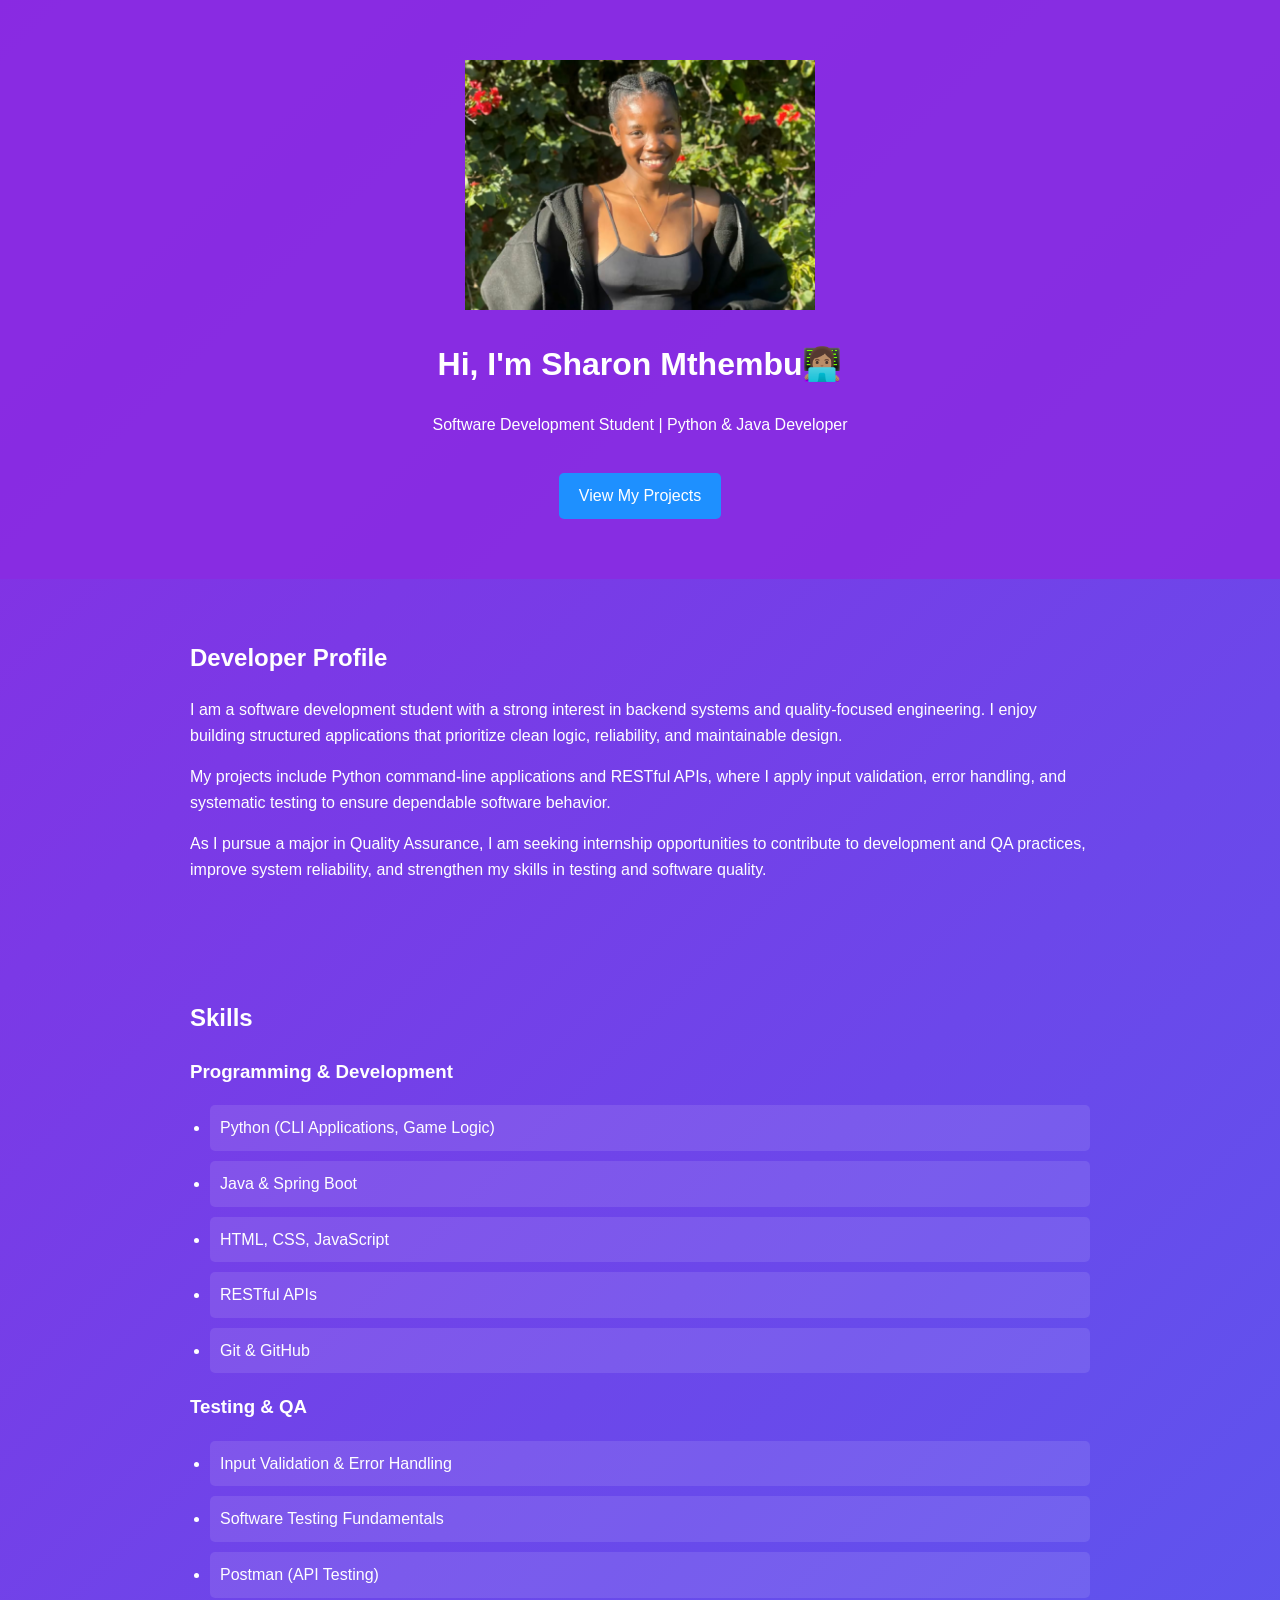
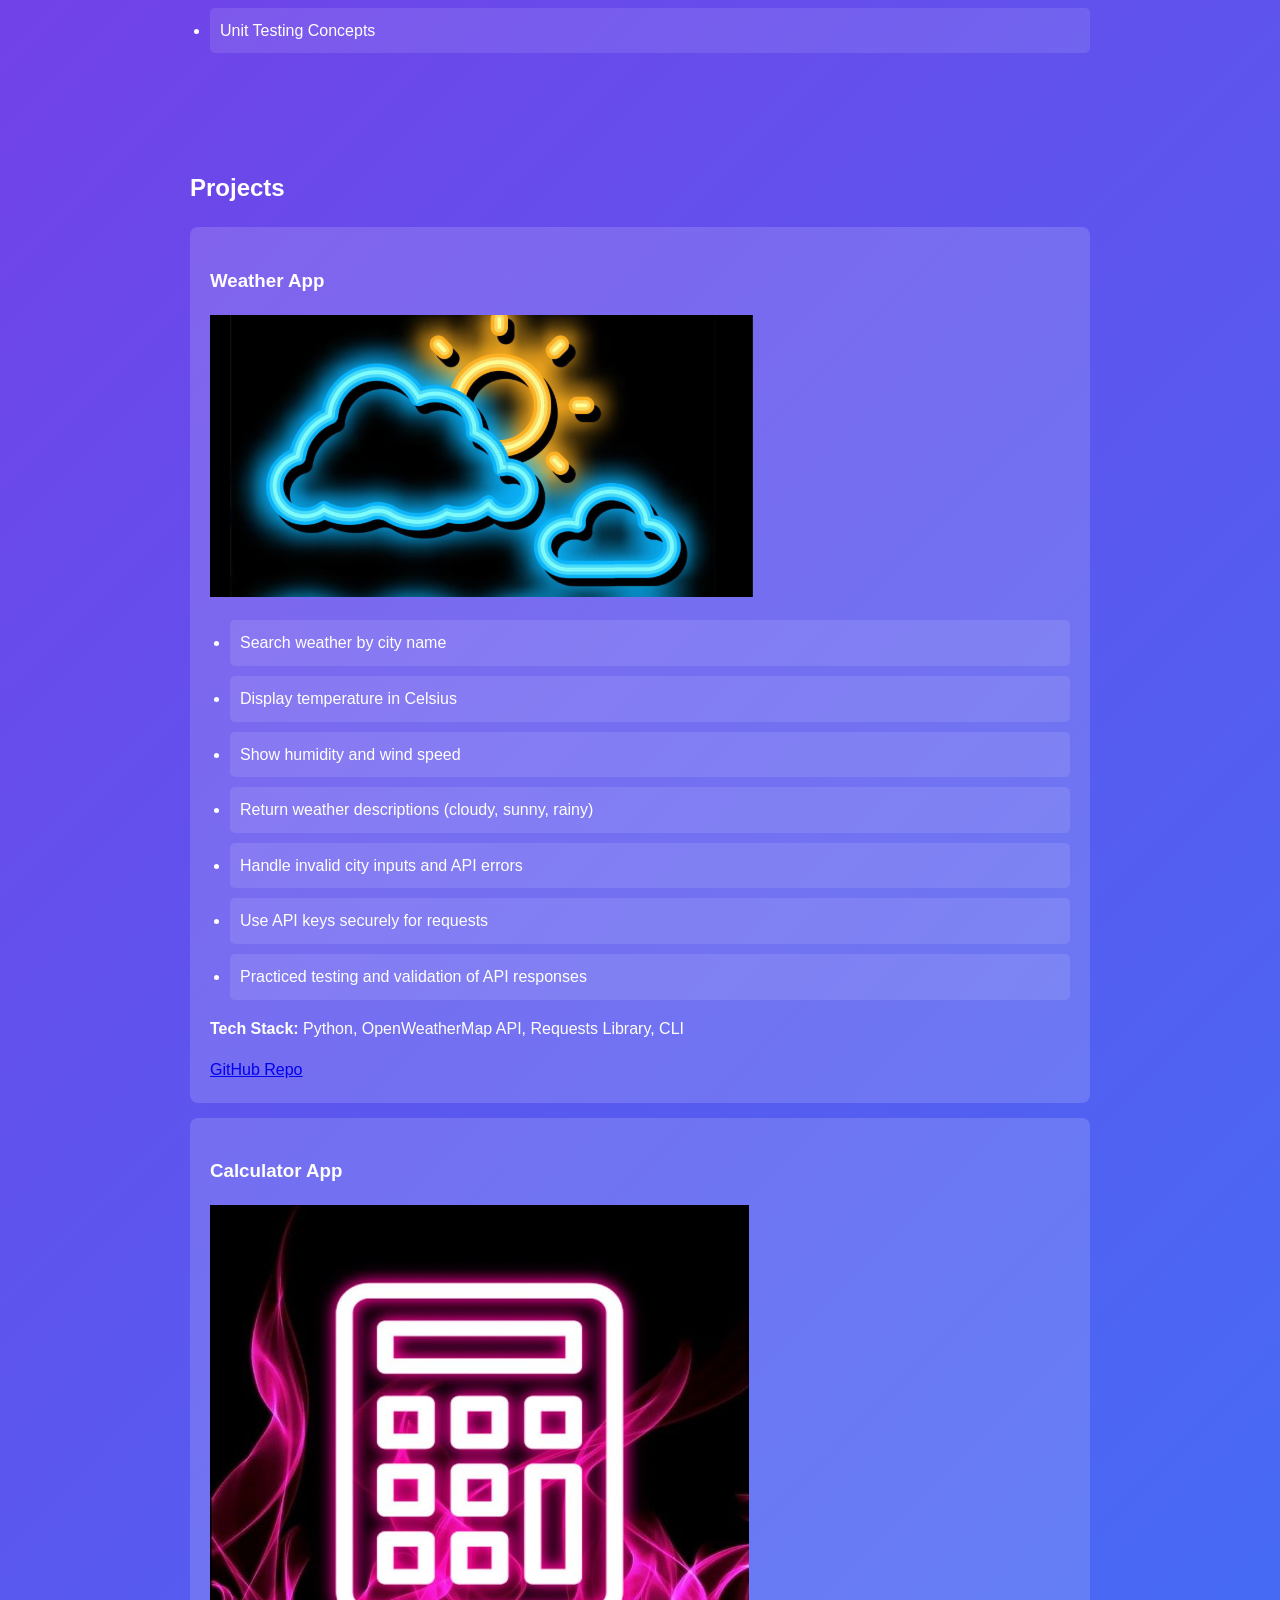
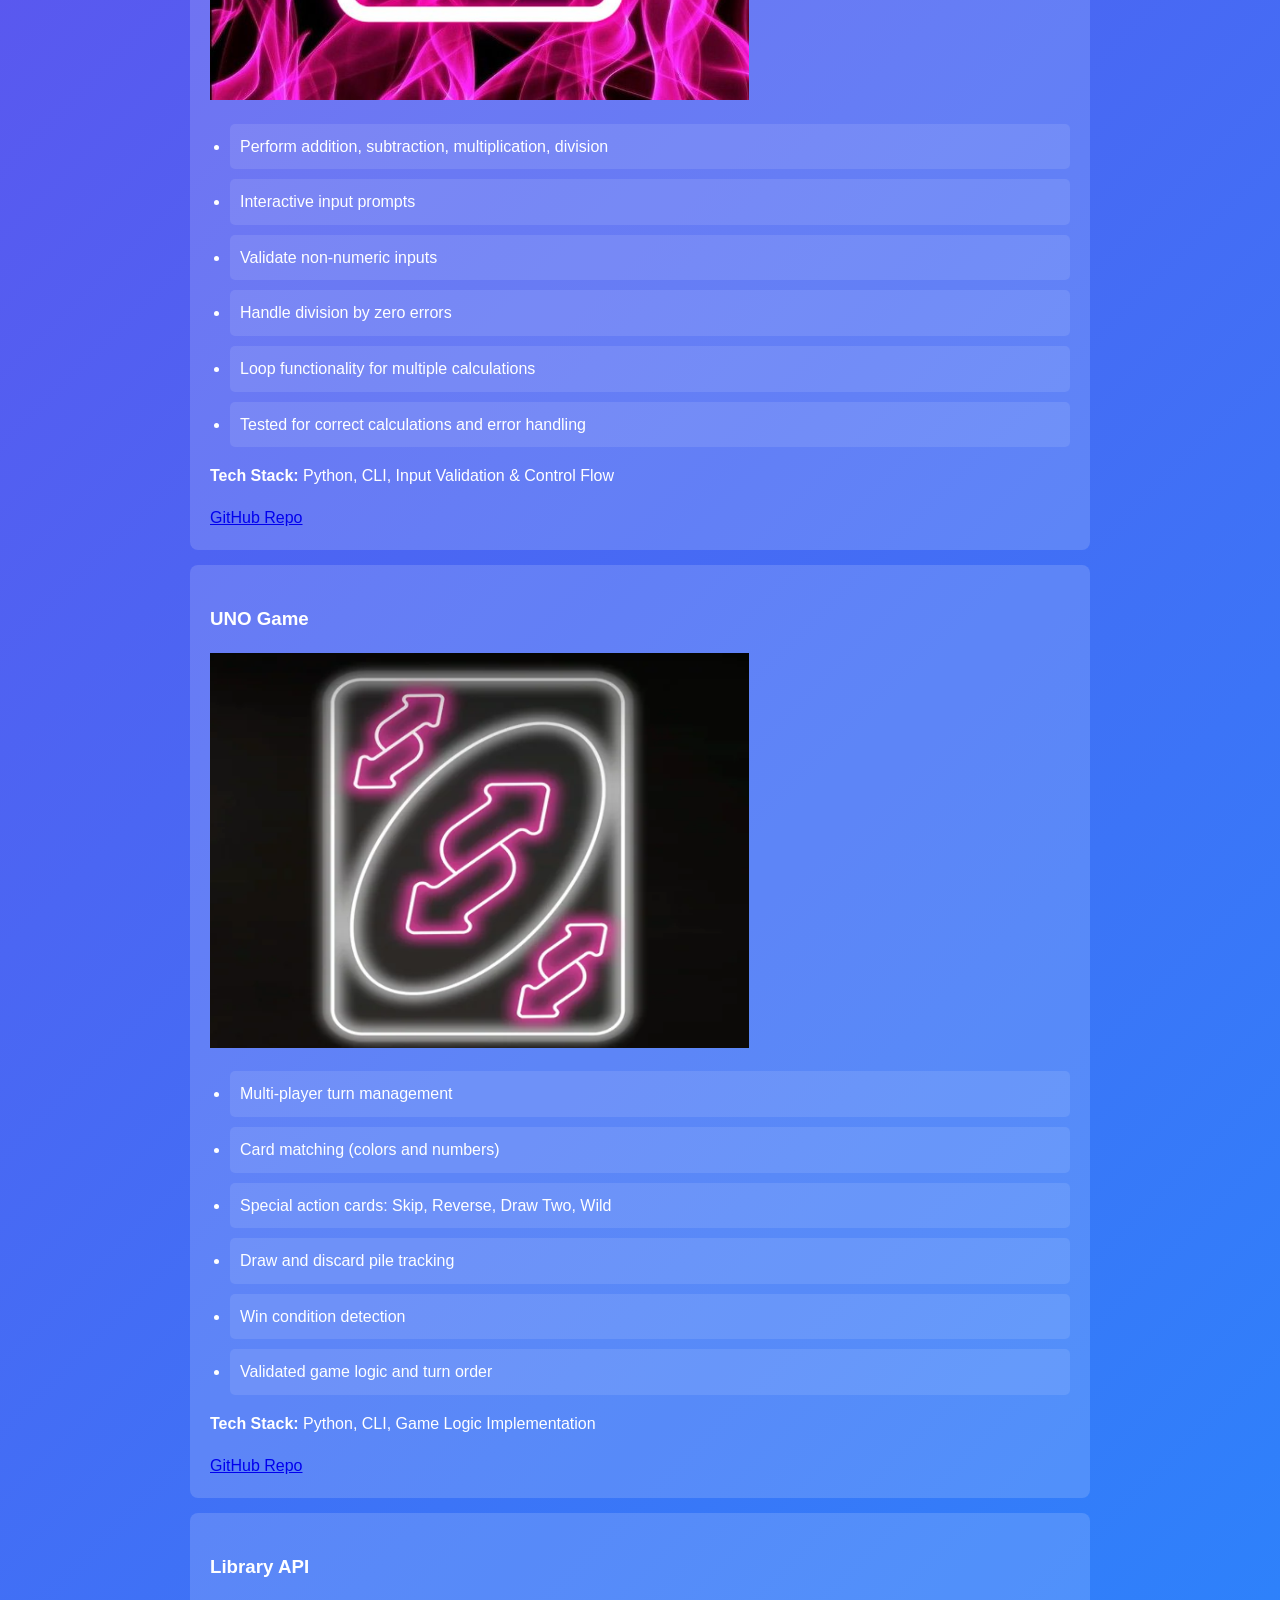
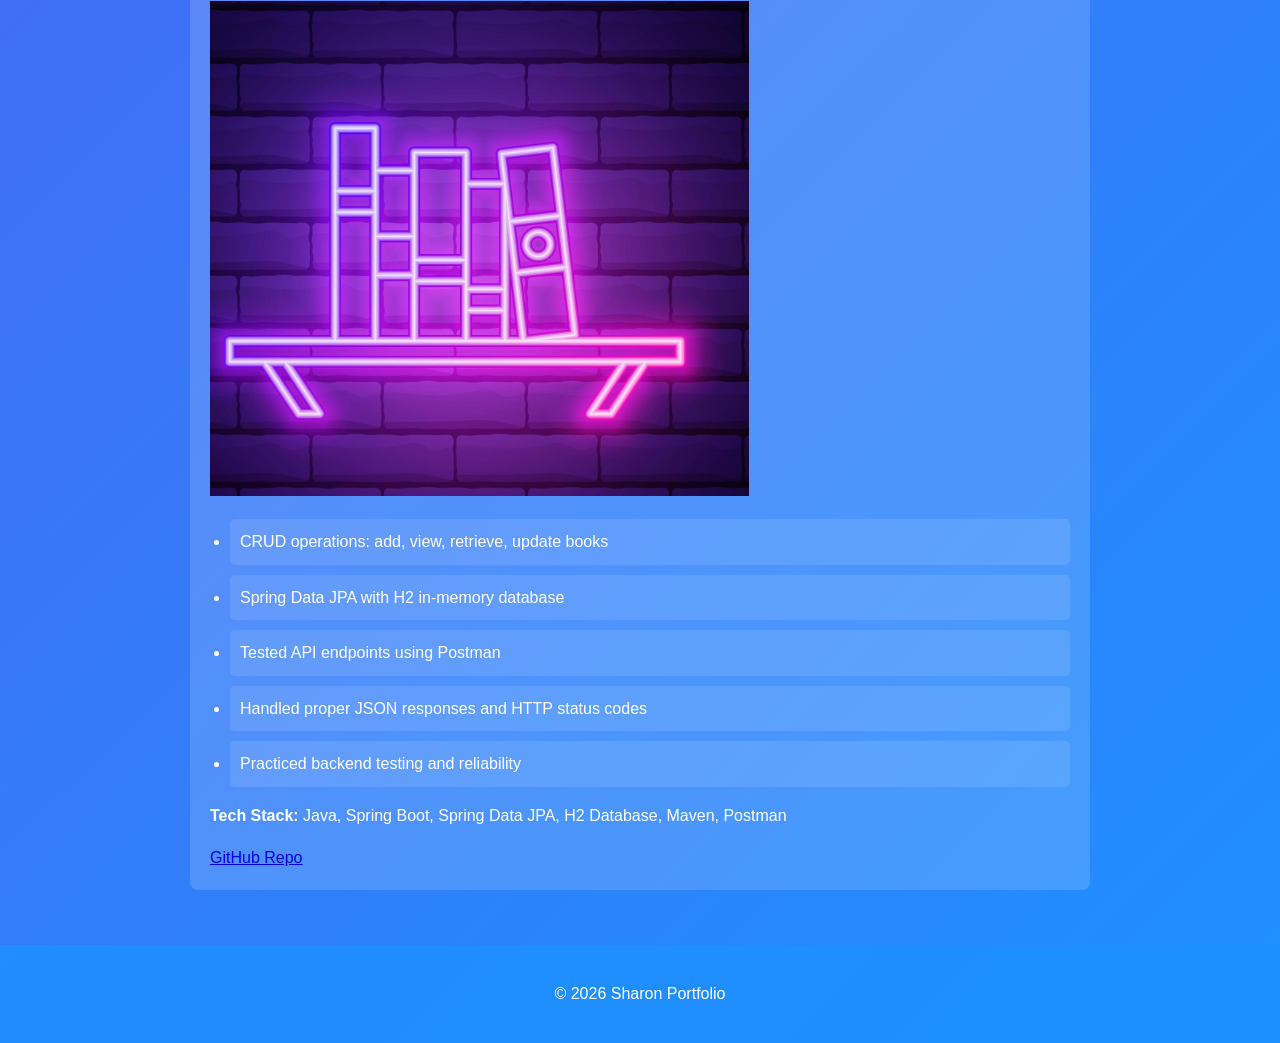
==== portfolio/index.html @ 48562ca2 "ADDED MY PROJECTS" ====
<!DOCTYPE html>
<html lang="en">
<head>
    <meta charset="UTF-8" />
    <meta name="viewport" content="width=device-width, initial-scale=1.0" />
    <title>Sharon Portfolio</title>
    <link rel="stylesheet" href="style.css" />
</head>
<body>

<header>

    <img src="../Images/sharon.jpeg" style="width:350px; height:250px; object-fit:cover;">

    <h1>Hi, I'm Sharon Mthembu👩🏽‍💻</h1>
    <p>Software Development Student | Python & Java Developer</p>
    <a class="btn" href="#projects">View My Projects</a>
</header>

<section id="about">
    <h2>Developer Profile</h2>

        <p>
            I am a software development student with a strong interest in backend systems
            and quality-focused engineering. I enjoy building structured applications
            that prioritize clean logic, reliability, and maintainable design.
        </p>

        <p>
            My projects include Python command-line applications and RESTful APIs,
            where I apply input validation, error handling, and systematic testing
            to ensure dependable software behavior.
        </p>

        <p>
            As I pursue a major in Quality Assurance, I am seeking internship opportunities
            to contribute to development and QA practices, improve system reliability,
            and strengthen my skills in testing and software quality.
        </p>
    </section>

    <section id="skills">
        <h2>Skills</h2>
        <h3>Programming & Development</h3>
        <ul>
            <li>Python (CLI Applications, Game Logic)</li>
            <li>Java & Spring Boot</li>
            <li>HTML, CSS, JavaScript</li>
            <li>RESTful APIs</li>
            <li>Git & GitHub</li>
        </ul>

        <h3>Testing & QA</h3>
        <ul>
            <li>Input Validation & Error Handling</li>
            <li>Software Testing Fundamentals</li>
            <li>Postman (API Testing)</li>
            <li>Unit Testing Concepts</li>
        </ul>
    </section>

    <section id="projects">
        <h2>Projects</h2>

        <div class="project-card">
            <h3>Weather App</h3>
            <img src="../Images/weather.png" alt="Weather App Screenshot" height="282" width="543"/>
            <ul>
                <li>Search weather by city name</li>
                <li>Display temperature in Celsius</li>
                <li>Show humidity and wind speed</li>
                <li>Return weather descriptions (cloudy, sunny, rainy)</li>
                <li>Handle invalid city inputs and API errors</li>
                <li>Use API keys securely for requests</li>
                <li>Practiced testing and validation of API responses</li>
            </ul>
            <p><strong>Tech Stack:</strong> Python, OpenWeatherMap API, Requests Library, CLI</p>
            <a href="https://github.com/shaz1410/weather-app.git" target="_blank">GitHub Repo</a>
        </div>

        <div class="project-card">
            <h3>Calculator App</h3>

            <img src="../Images/Neon pink calculator icon.jpeg" height="495" width="539"/>
            <ul>
                <li>Perform addition, subtraction, multiplication, division</li>
                <li>Interactive input prompts</li>
                <li>Validate non-numeric inputs</li>
                <li>Handle division by zero errors</li>
                <li>Loop functionality for multiple calculations</li>
                <li>Tested for correct calculations and error handling</li>
            </ul>
            <p><strong>Tech Stack:</strong> Python, CLI, Input Validation & Control Flow</p>
            <a href="https://github.com/shaz1410/Calculator-.git" target="_blank">GitHub Repo</a>
        </div>

        <div class="project-card">
            <h3>UNO Game</h3>

            <img src="../Images/Screenshot from 2026-02-24 13-30-54.png" height="395" width="539"/>

            <ul>
                <li>Multi-player turn management</li>
                <li>Card matching (colors and numbers)</li>
                <li>Special action cards: Skip, Reverse, Draw Two, Wild</li>
                <li>Draw and discard pile tracking</li>
                <li>Win condition detection</li>
                <li>Validated game logic and turn order</li>
            </ul>
            <p><strong>Tech Stack:</strong> Python, CLI, Game Logic Implementation</p>
            <a href="https://github.com/shaz1410/uno.git" target="_blank">GitHub Repo</a>
        </div>

        <div class="project-card">
            <h3>Library API</h3>
            <img src="../Images/library.png" alt="Library API Screenshot" height="495" width="539"/>
            <ul>
                <li>CRUD operations: add, view, retrieve, update books</li>
                <li>Spring Data JPA with H2 in-memory database</li>
                <li>Tested API endpoints using Postman</li>
                <li>Handled proper JSON responses and HTTP status codes</li>
                <li>Practiced backend testing and reliability</li>
            </ul>
            <p><strong>Tech Stack:</strong> Java, Spring Boot, Spring Data JPA, H2 Database, Maven, Postman</p>
            <a href="https://github.com/shaz1410/library-api.git" target="_blank">GitHub Repo</a>
        </div>
    </section>

<footer>
    <p>© 2026 Sharon Portfolio</p>
</footer>

</body>
</html>
---- portfolio/style.css ----
body {
  font-family: Arial, sans-serif;
  margin: 0;
  padding: 0;
  line-height: 1.6;
  background: linear-gradient(135deg, #8A2BE2, #1E90FF); /* violet to blue gradient */
  color: #FFFFFF; /* text color changed for contrast */
}

header {
  background: rgba(138, 43, 226, 0.85); /* semi-transparent violet */
  color: white;
  padding: 60px 20px;
  text-align: center;
}

.btn {
  display: inline-block;
  margin-top: 20px;
  padding: 10px 20px;
  background: #1E90FF; /* blue button */
  color: white;
  text-decoration: none;
  border-radius: 5px;
  transition: background 0.3s ease;
}

.btn:hover {
  background: #8A2BE2; /* violet on hover */
}

section {
  padding: 40px 20px;
  max-width: 900px;
  margin: auto;
}

h2 {
  color: #FFFFFF; /* headers in white for readability */
}

ul {
    list-style-type: disc;
    padding-left: 20px;
}

ul li {
  background: rgba(255, 255, 255, 0.1); /* slightly transparent white */
  margin: 10px 0;
  padding: 10px;
  border-radius: 5px;
}

.project-card {
  background: rgba(255, 255, 255, 0.15); /* slightly transparent card */
  padding: 20px;
  margin: 15px 0;
  border-radius: 8px;
}

footer {
  text-align: center;
  padding: 20px;
  background: rgba(30, 144, 255, 0.85); /* semi-transparent blue */
  color: white;
}
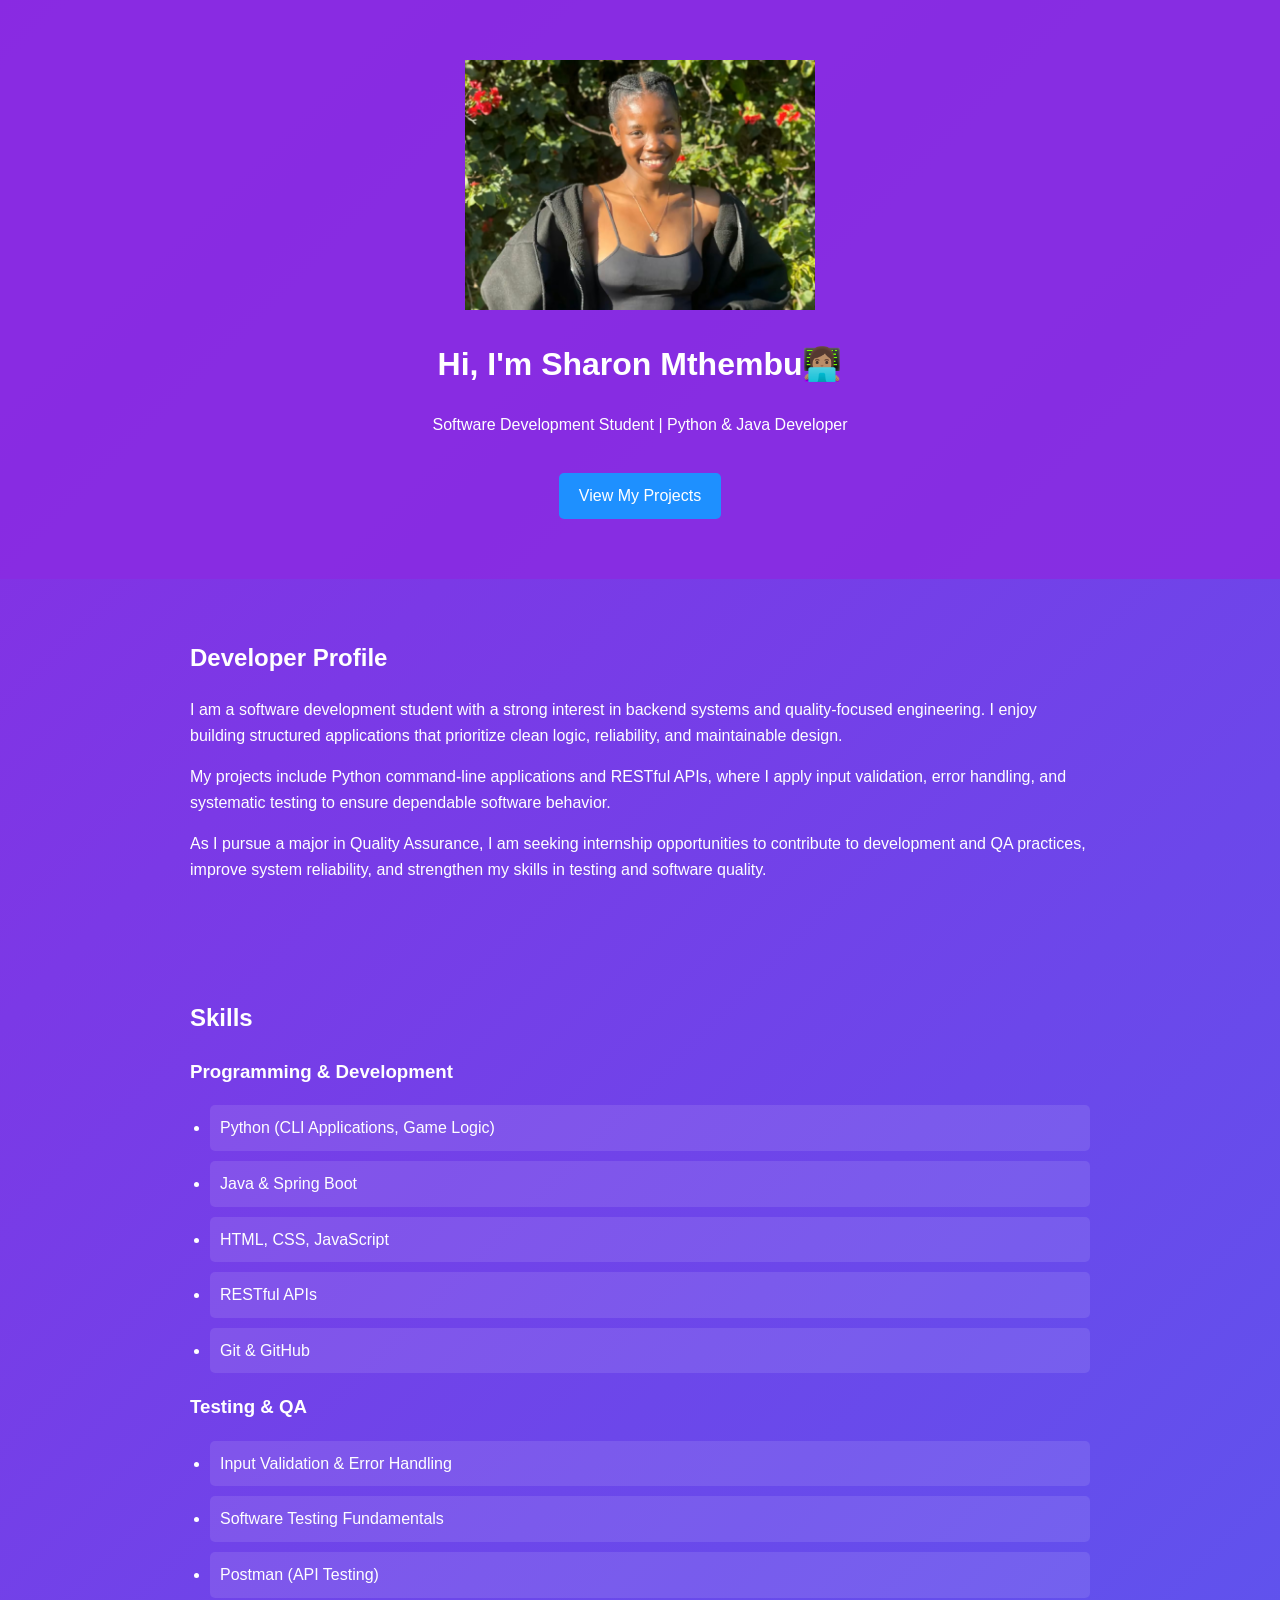
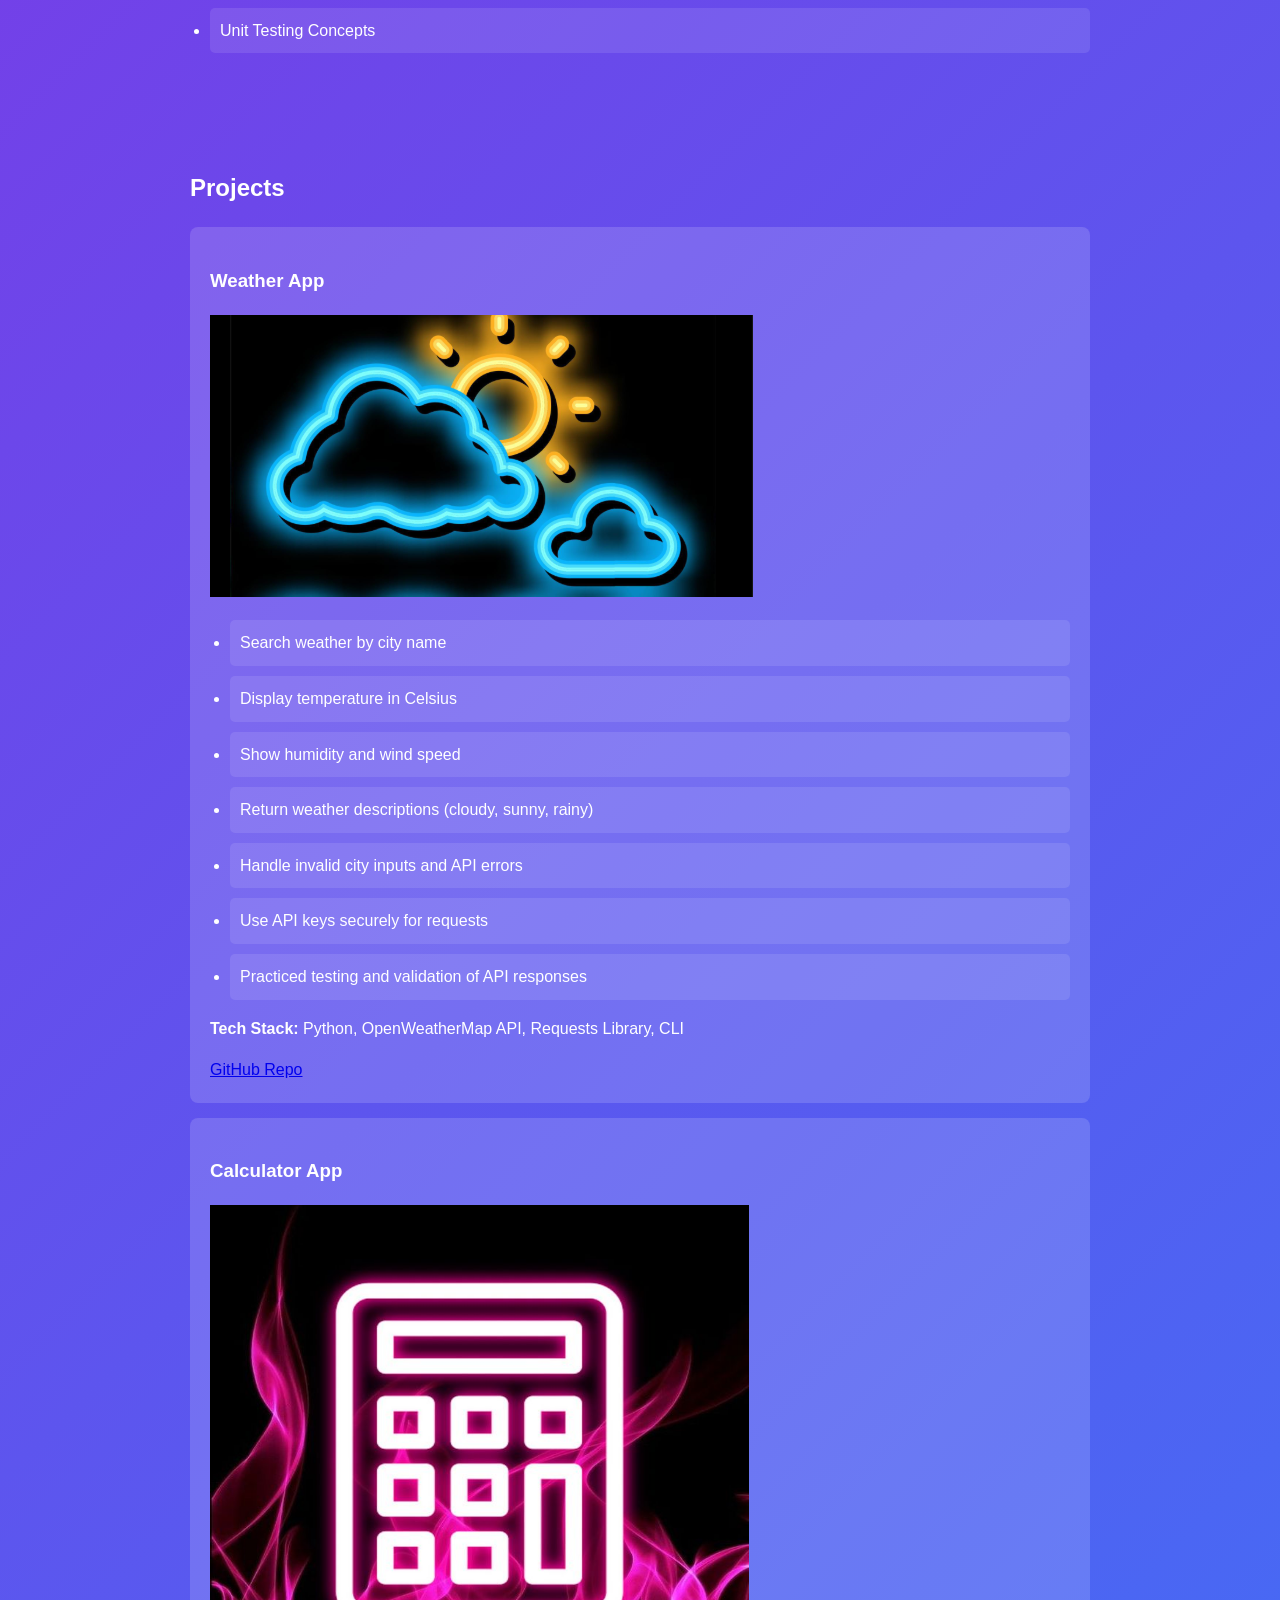
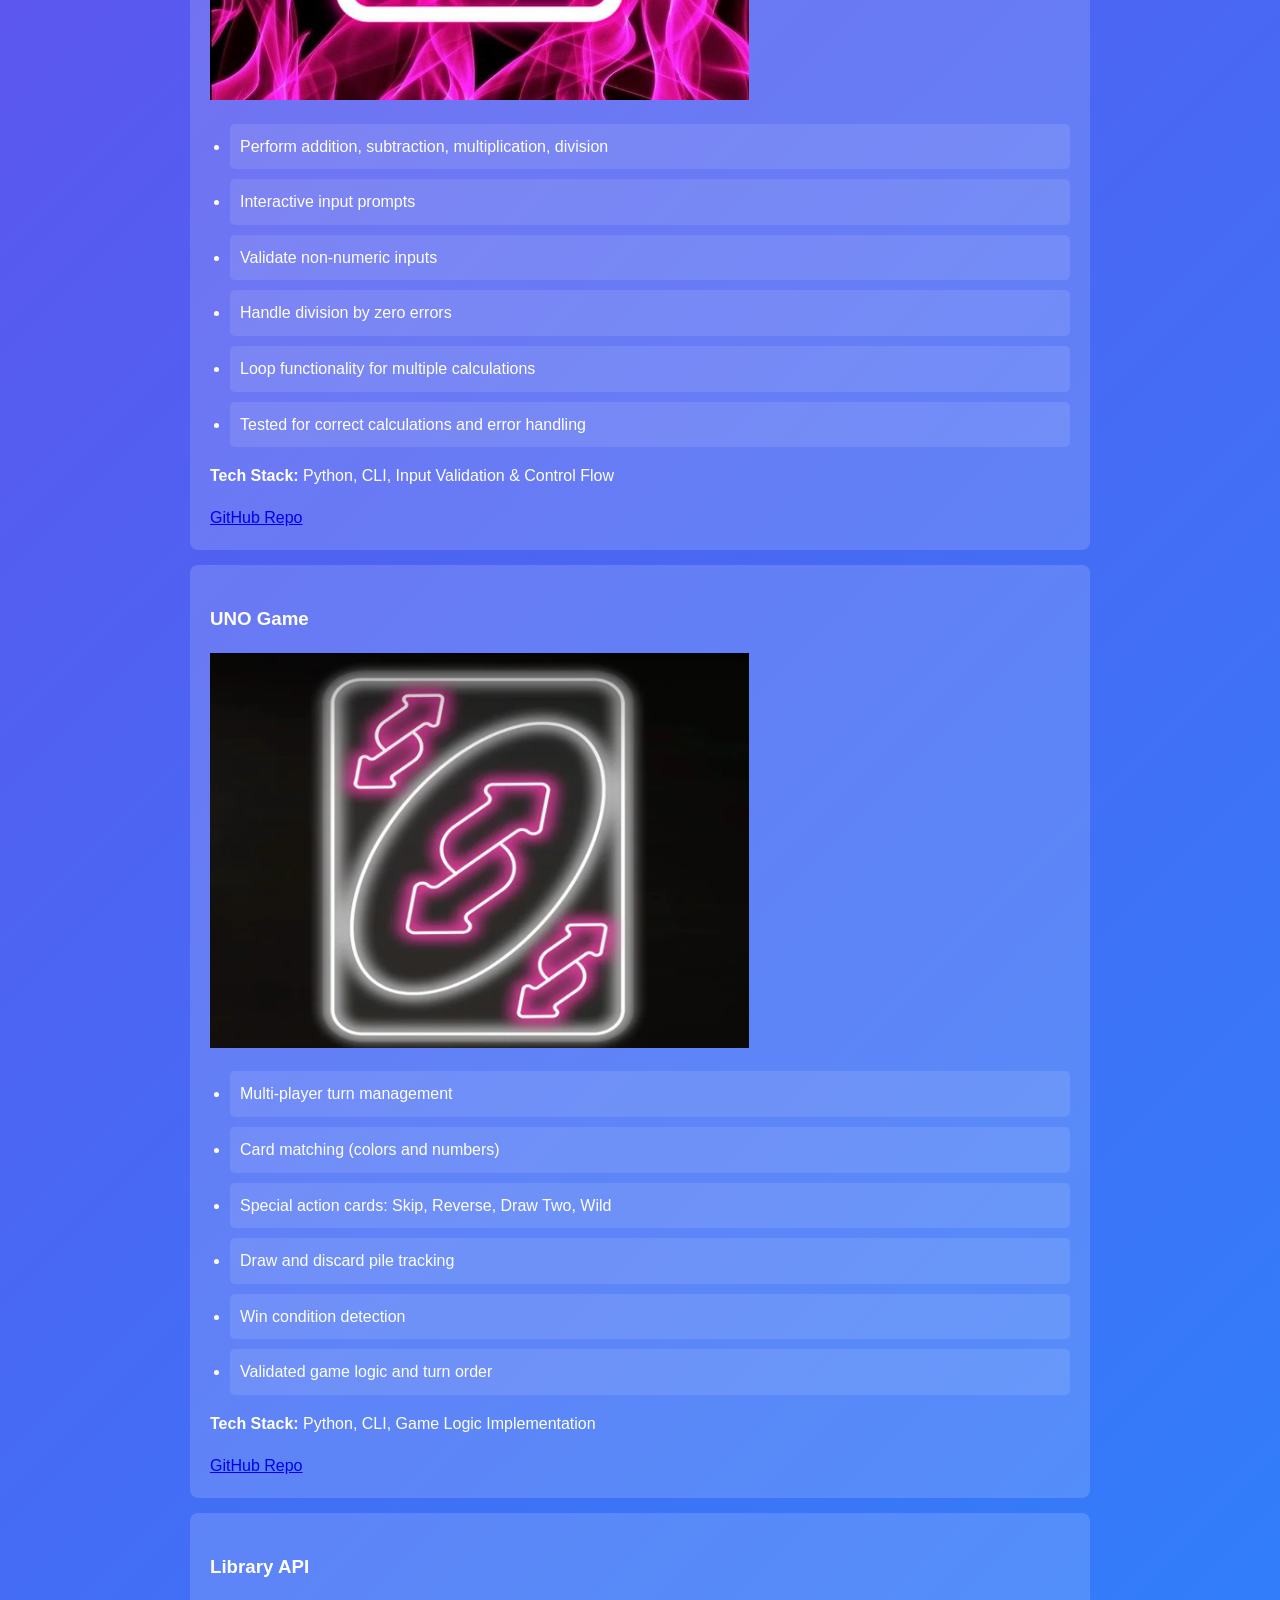
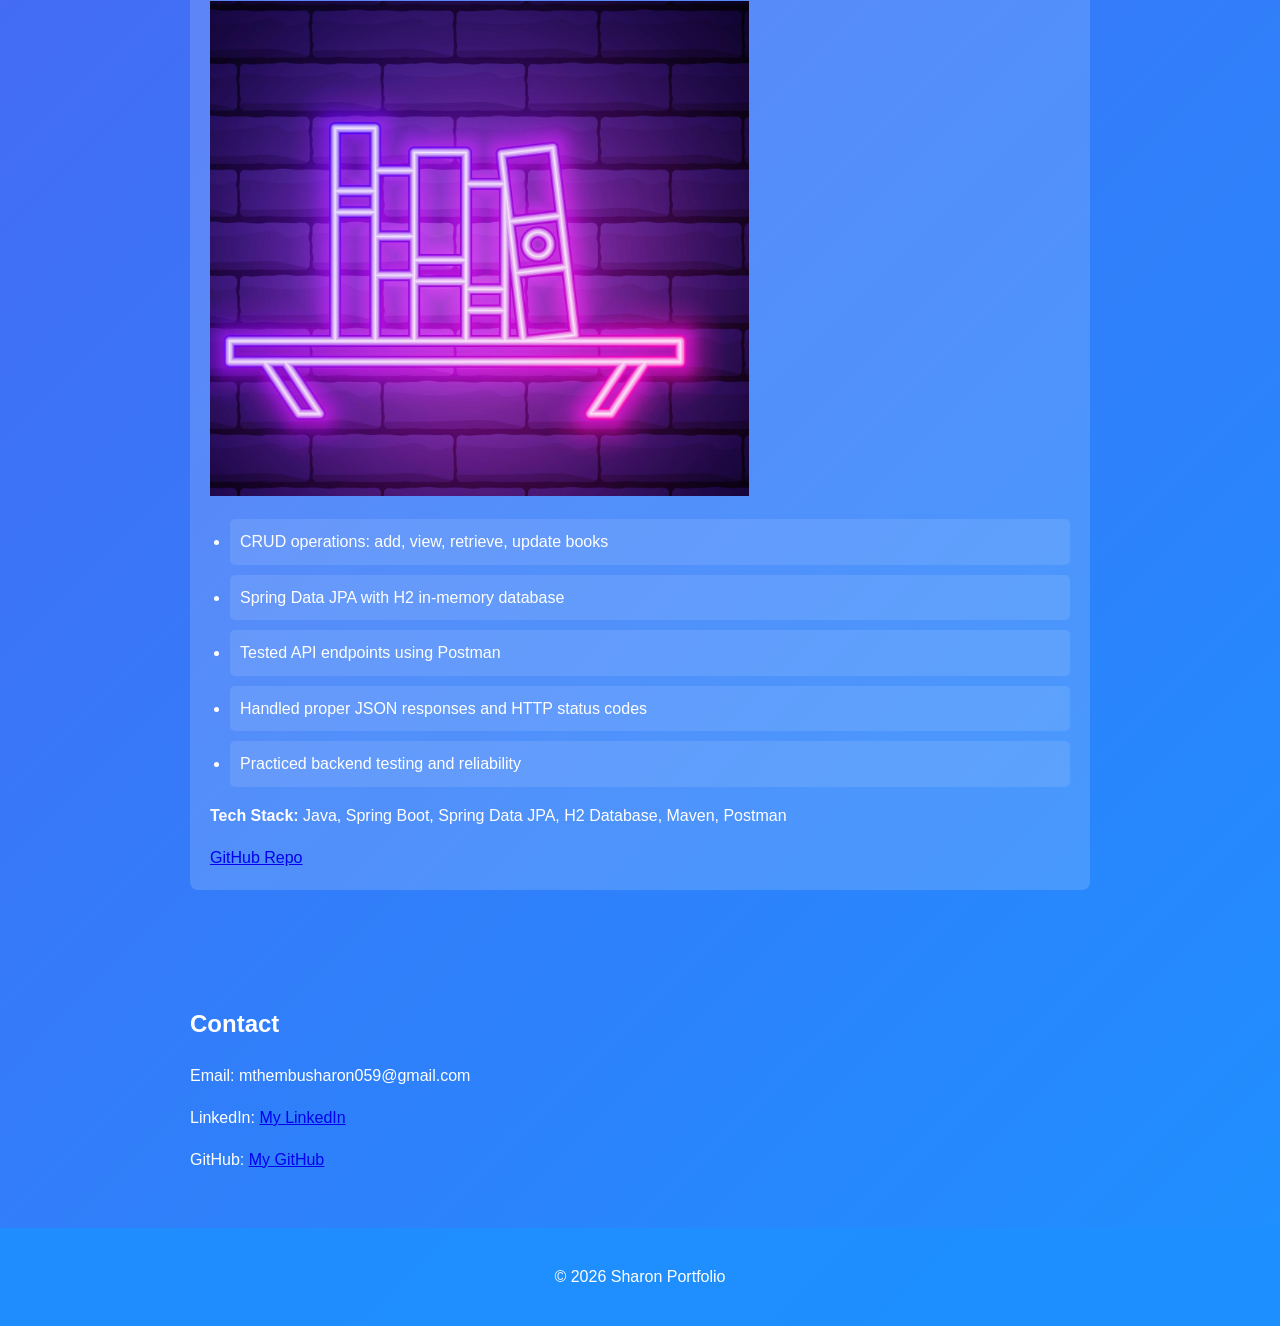
==== commit cfdd2f88: "ADDED CONTACT DETAILS" ====
--- a/portfolio/index.html
+++ b/portfolio/index.html
@@ -126,6 +126,13 @@
         </div>
     </section>
 
+<section id="contact">
+    <h2>Contact</h2>
+    <p>Email: mthembusharon059@gmail.com</p>
+    <p> LinkedIn: <a href="https://linkedin.com/in/sharon-mthembu-087051357" target="_blank">My LinkedIn</a>
+    <p> GitHub: <a href="https://github.com/shaz1410" target="_blank">My GitHub</a> </p>
+</section>
+
 <footer>
     <p>© 2026 Sharon Portfolio</p>
 </footer>
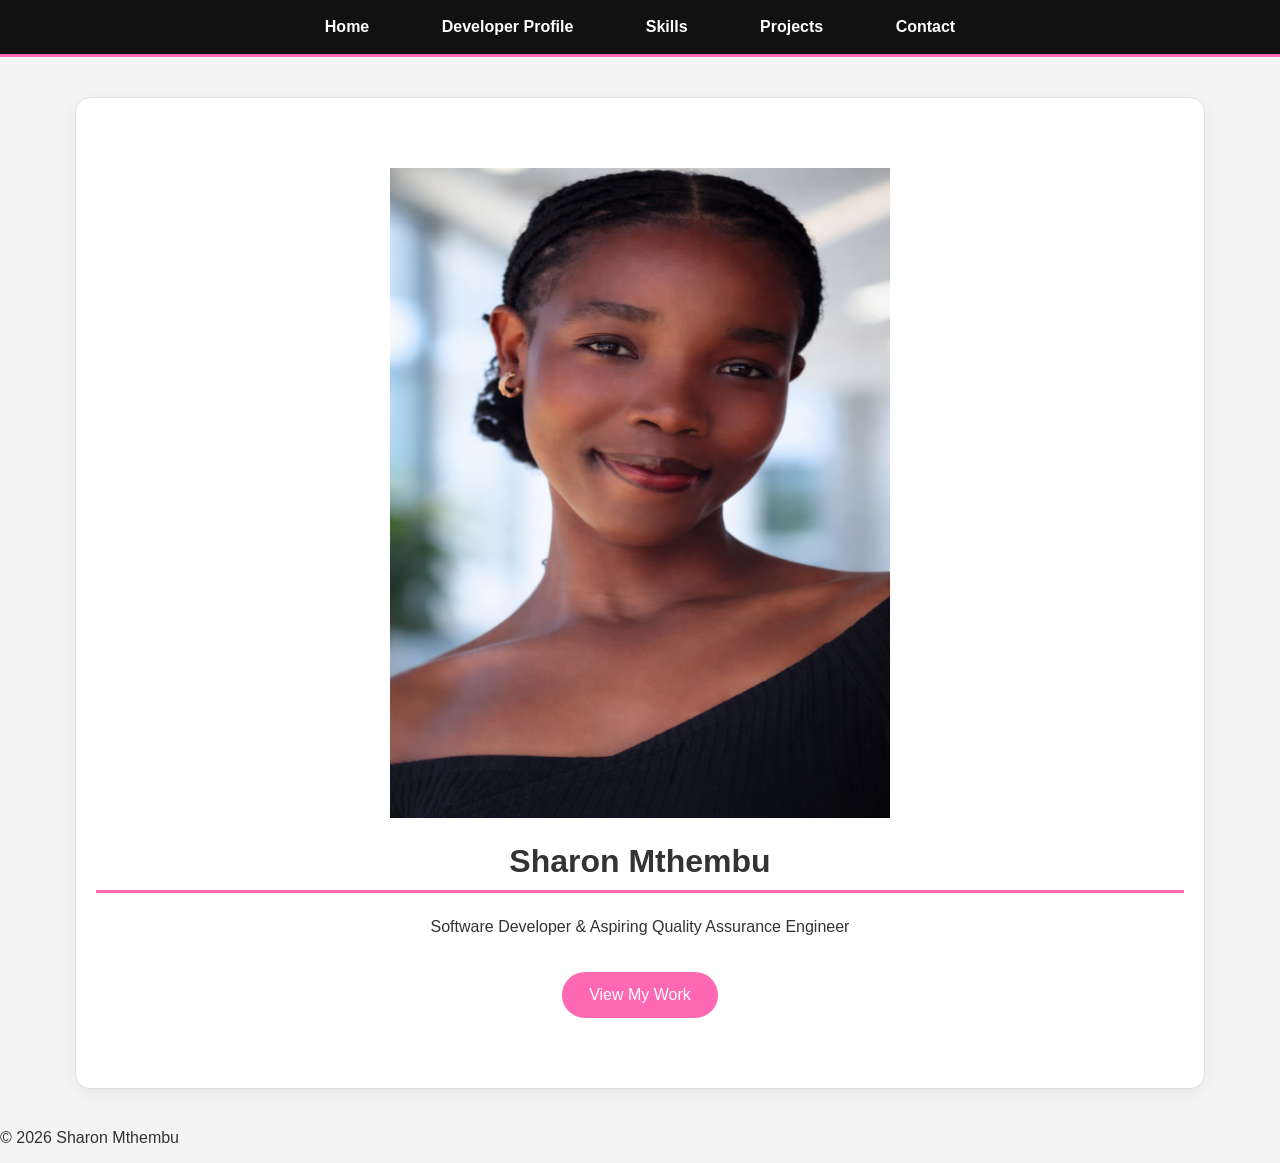
==== commit 250ac971: "UPDATED CSS & ADDED NEW HTML FILES" ====
--- a/portfolio/index.html
+++ b/portfolio/index.html
@@ -1,141 +1,31 @@
 <!DOCTYPE html>
 <html lang="en">
 <head>
-    <meta charset="UTF-8" />
-    <meta name="viewport" content="width=device-width, initial-scale=1.0" />
-    <title>Sharon Portfolio</title>
-    <link rel="stylesheet" href="style.css" />
+    <meta charset="UTF-8">
+    <title>Sharon Mthembu | Portfolio</title>
+    <link rel="stylesheet" href="style.css">
 </head>
 <body>
 
-<header>
+<nav>
+    <a href="index.html">Home</a>
+    <a href="about.html">Developer Profile</a>
+    <a href="skills.html">Skills</a>
+    <a href="projects.html">Projects</a>
+    <a href="contact.html">Contact</a>
+</nav>
 
-    <img src="../Images/sharon.jpeg" style="width:350px; height:250px; object-fit:cover;">
+<header class="home-header">
 
-    <h1>Hi, I'm Sharon Mthembu👩🏽‍💻</h1>
-    <p>Software Development Student | Python & Java Developer</p>
-    <a class="btn" href="#projects">View My Projects</a>
+    <img src="../Images/shaz.png" height="650" width="500"/>
+    <h1>Sharon Mthembu</h1>
+    <p>Software Developer & Aspiring Quality Assurance Engineer</p>
+    <a class="btn" href="projects.html">View My Work</a>
 </header>
 
-<section id="about">
-    <h2>Developer Profile</h2>
-
-        <p>
-            I am a software development student with a strong interest in backend systems
-            and quality-focused engineering. I enjoy building structured applications
-            that prioritize clean logic, reliability, and maintainable design.
-        </p>
-
-        <p>
-            My projects include Python command-line applications and RESTful APIs,
-            where I apply input validation, error handling, and systematic testing
-            to ensure dependable software behavior.
-        </p>
-
-        <p>
-            As I pursue a major in Quality Assurance, I am seeking internship opportunities
-            to contribute to development and QA practices, improve system reliability,
-            and strengthen my skills in testing and software quality.
-        </p>
-    </section>
-
-    <section id="skills">
-        <h2>Skills</h2>
-        <h3>Programming & Development</h3>
-        <ul>
-            <li>Python (CLI Applications, Game Logic)</li>
-            <li>Java & Spring Boot</li>
-            <li>HTML, CSS, JavaScript</li>
-            <li>RESTful APIs</li>
-            <li>Git & GitHub</li>
-        </ul>
-
-        <h3>Testing & QA</h3>
-        <ul>
-            <li>Input Validation & Error Handling</li>
-            <li>Software Testing Fundamentals</li>
-            <li>Postman (API Testing)</li>
-            <li>Unit Testing Concepts</li>
-        </ul>
-    </section>
-
-    <section id="projects">
-        <h2>Projects</h2>
-
-        <div class="project-card">
-            <h3>Weather App</h3>
-            <img src="../Images/weather.png" alt="Weather App Screenshot" height="282" width="543"/>
-            <ul>
-                <li>Search weather by city name</li>
-                <li>Display temperature in Celsius</li>
-                <li>Show humidity and wind speed</li>
-                <li>Return weather descriptions (cloudy, sunny, rainy)</li>
-                <li>Handle invalid city inputs and API errors</li>
-                <li>Use API keys securely for requests</li>
-                <li>Practiced testing and validation of API responses</li>
-            </ul>
-            <p><strong>Tech Stack:</strong> Python, OpenWeatherMap API, Requests Library, CLI</p>
-            <a href="https://github.com/shaz1410/weather-app.git" target="_blank">GitHub Repo</a>
-        </div>
-
-        <div class="project-card">
-            <h3>Calculator App</h3>
-
-            <img src="../Images/Neon pink calculator icon.jpeg" height="495" width="539"/>
-            <ul>
-                <li>Perform addition, subtraction, multiplication, division</li>
-                <li>Interactive input prompts</li>
-                <li>Validate non-numeric inputs</li>
-                <li>Handle division by zero errors</li>
-                <li>Loop functionality for multiple calculations</li>
-                <li>Tested for correct calculations and error handling</li>
-            </ul>
-            <p><strong>Tech Stack:</strong> Python, CLI, Input Validation & Control Flow</p>
-            <a href="https://github.com/shaz1410/Calculator-.git" target="_blank">GitHub Repo</a>
-        </div>
-
-        <div class="project-card">
-            <h3>UNO Game</h3>
-
-            <img src="../Images/Screenshot from 2026-02-24 13-30-54.png" height="395" width="539"/>
-
-            <ul>
-                <li>Multi-player turn management</li>
-                <li>Card matching (colors and numbers)</li>
-                <li>Special action cards: Skip, Reverse, Draw Two, Wild</li>
-                <li>Draw and discard pile tracking</li>
-                <li>Win condition detection</li>
-                <li>Validated game logic and turn order</li>
-            </ul>
-            <p><strong>Tech Stack:</strong> Python, CLI, Game Logic Implementation</p>
-            <a href="https://github.com/shaz1410/uno.git" target="_blank">GitHub Repo</a>
-        </div>
-
-        <div class="project-card">
-            <h3>Library API</h3>
-            <img src="../Images/library.png" alt="Library API Screenshot" height="495" width="539"/>
-            <ul>
-                <li>CRUD operations: add, view, retrieve, update books</li>
-                <li>Spring Data JPA with H2 in-memory database</li>
-                <li>Tested API endpoints using Postman</li>
-                <li>Handled proper JSON responses and HTTP status codes</li>
-                <li>Practiced backend testing and reliability</li>
-            </ul>
-            <p><strong>Tech Stack:</strong> Java, Spring Boot, Spring Data JPA, H2 Database, Maven, Postman</p>
-            <a href="https://github.com/shaz1410/library-api.git" target="_blank">GitHub Repo</a>
-        </div>
-    </section>
-
-<section id="contact">
-    <h2>Contact</h2>
-    <p>Email: mthembusharon059@gmail.com</p>
-    <p> LinkedIn: <a href="https://linkedin.com/in/sharon-mthembu-087051357" target="_blank">My LinkedIn</a>
-    <p> GitHub: <a href="https://github.com/shaz1410" target="_blank">My GitHub</a> </p>
-</section>
-
 <footer>
-    <p>© 2026 Sharon Portfolio</p>
+    <p>© 2026 Sharon Mthembu</p>
 </footer>
 
 </body>
-</html>
+</html>
--- a/portfolio/style.css
+++ b/portfolio/style.css
@@ -1,66 +1,114 @@
 body {
-  font-family: Arial, sans-serif;
-  margin: 0;
-  padding: 0;
-  line-height: 1.6;
-  background: linear-gradient(135deg, #8A2BE2, #1E90FF); /* violet to blue gradient */
-  color: #FFFFFF; /* text color changed for contrast */
+    font-family: 'Segoe UI', Arial, sans-serif;
+    margin: 0;
+    background: #f4f4f4;
+    color: #333;
 }
 
-header {
-  background: rgba(138, 43, 226, 0.85); /* semi-transparent violet */
-  color: white;
-  padding: 60px 20px;
-  text-align: center;
+/* ================= NAVIGATION ================= */
+
+nav {
+    background: #111;
+    padding: 18px;
+    text-align: center;
+    border-bottom: 3px solid #ff69b4;
 }
 
+nav a {
+    color: white;
+    text-decoration: none;
+    margin: 0 18px;
+    font-weight: 600;
+    padding: 8px 15px;
+    border: 1px solid transparent;
+    border-radius: 20px;
+    transition: 0.3s ease;
+}
+
+nav a:hover {
+    color: white;
+    background: #ff69b4;
+    border: 1px solid #ff69b4;
+}
+
+/* ================= HEADER ================= */
+
+.home-header {
+    text-align: center;
+    padding: 70px 20px;
+    background: white;
+    margin: 40px auto;
+    width: 85%;
+    border-radius: 15px;
+    border: 1px solid #e0e0e0;
+    box-shadow: 0 5px 15px rgba(0, 0, 0, 0.05);
+}
+
+.home-header h1 {
+     display: block;        /* ensures it takes full width */
+     border-bottom: 3px solid #ff69b4;
+     padding-bottom: 10px;
+     margin-bottom: 25px;   /* space between name and image */
+     text-align: center;    /* optional, centers the name */
+ }
+}
+
+/* ================= PROFILE IMAGE ================= */
+
+.profile-img {
+    width: 200px;
+    height: 200px;
+    border-radius: 50%;
+    object-fit: cover;
+    border: 4px solid #ff69b4;
+    padding: 4px;
+    background: white;
+}
+
+/* ================= BUTTON ================= */
+
 .btn {
-  display: inline-block;
-  margin-top: 20px;
-  padding: 10px 20px;
-  background: #1E90FF; /* blue button */
-  color: white;
-  text-decoration: none;
-  border-radius: 5px;
-  transition: background 0.3s ease;
+    display: inline-block;
+    padding: 12px 25px;
+    background: #ff69b4;
+    color: white;
+    text-decoration: none;
+    border-radius: 30px;
+    margin-top: 20px;
+    border: 2px solid #ff69b4;
+    transition: 0.3s ease;
 }
 
 .btn:hover {
-  background: #8A2BE2; /* violet on hover */
+    background: white;
+    color: #ff69b4;
 }
 
-section {
-  padding: 40px 20px;
-  max-width: 900px;
-  margin: auto;
+/* ================= CONTENT SECTION ================= */
+
+.content {
+    max-width: 900px;
+    margin: 40px auto;
+    padding: 30px;
+    background: white;
+    border-radius: 15px;
+    border: 1px solid #e0e0e0;
+    box-shadow: 0 4px 12px rgba(0, 0, 0, 0.05);
 }
 
-h2 {
-  color: #FFFFFF; /* headers in white for readability */
+/* ================= PROJECT CARDS ================= */
+
+.project-card {
+    background: #fafafa;
+    padding: 25px;
+    margin-bottom: 25px;
+    border-radius: 12px;
+    border: 1px solid #ddd;
+    transition: 0.3s ease;
 }
 
-ul {
-    list-style-type: disc;
-    padding-left: 20px;
-}
-
-ul li {
-  background: rgba(255, 255, 255, 0.1); /* slightly transparent white */
-  margin: 10px 0;
-  padding: 10px;
-  border-radius: 5px;
-}
-
-.project-card {
-  background: rgba(255, 255, 255, 0.15); /* slightly transparent card */
-  padding: 20px;
-  margin: 15px 0;
-  border-radius: 8px;
-}
-
-footer {
-  text-align: center;
-  padding: 20px;
-  background: rgba(30, 144, 255, 0.85); /* semi-transparent blue */
-  color: white;
-}
+.project-card:hover {
+    transform: translateY(-5px);
+    box-shadow: 0 8px 18px rgba(0, 0, 0, 0.08);
+    border: 1px solid #ff69b4;
+}
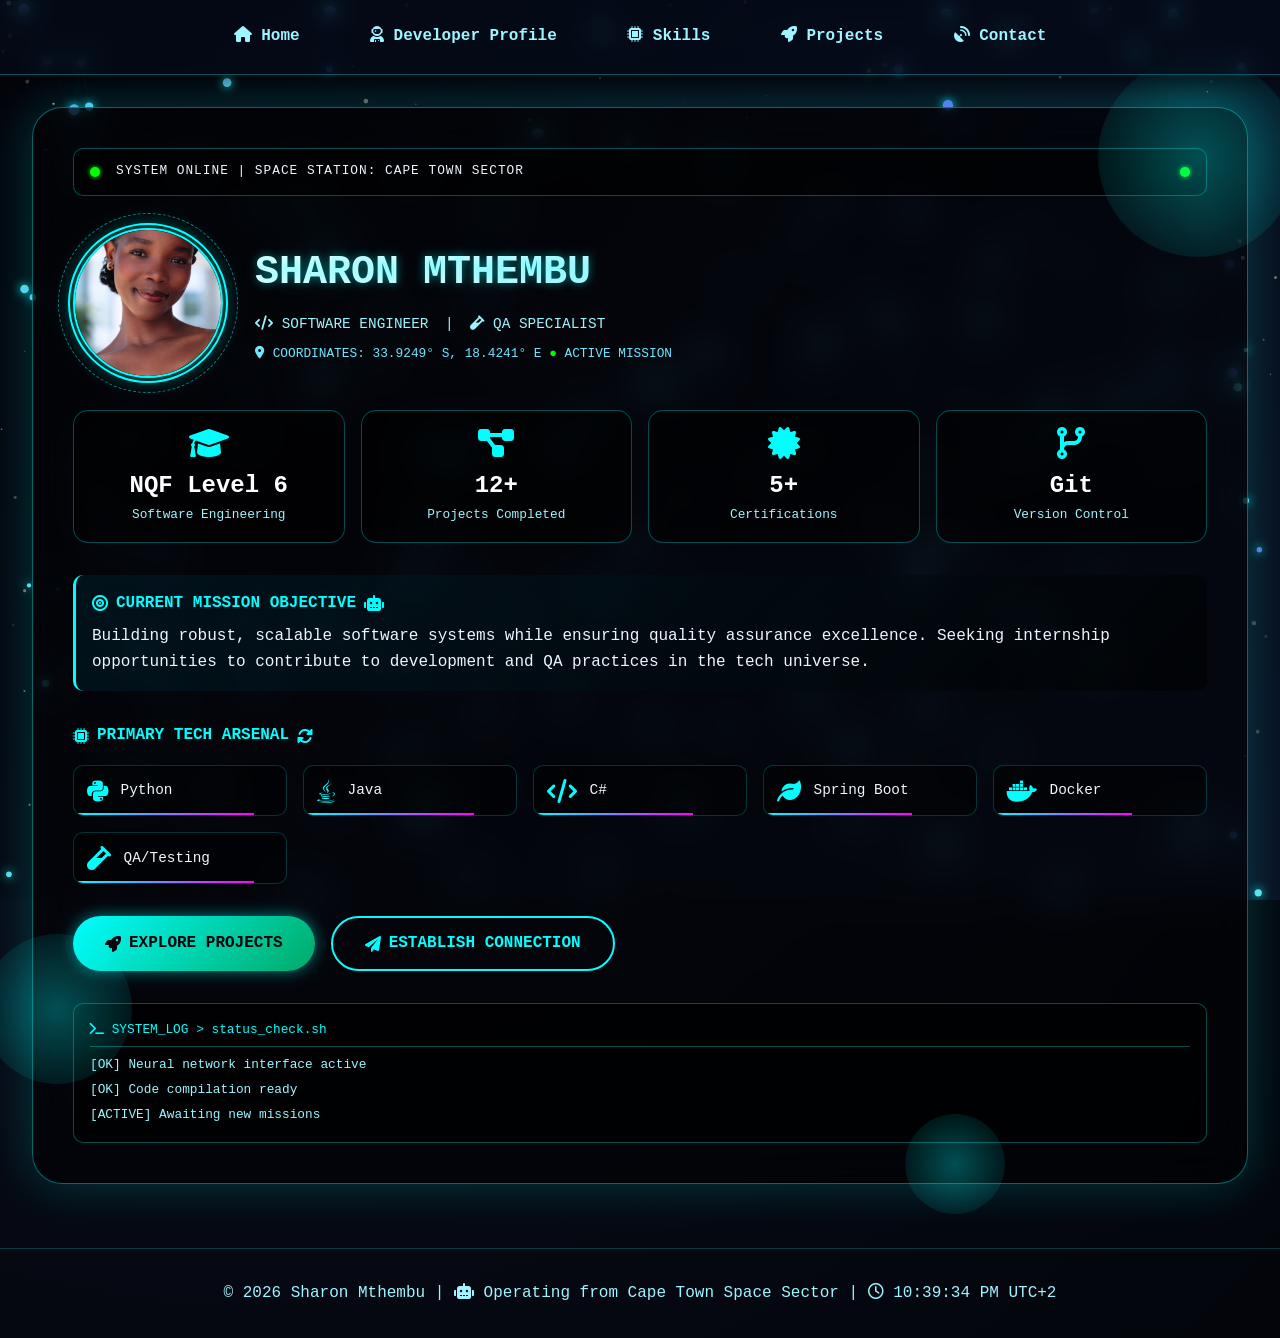
==== commit a139f5d0: "Changed The style" ====
--- a/portfolio/index.html
+++ b/portfolio/index.html
@@ -2,30 +2,176 @@
 <html lang="en">
 <head>
     <meta charset="UTF-8">
-    <title>Sharon Mthembu | Portfolio</title>
+    <meta name="viewport" content="width=device-width, initial-scale=1.0">
+    <title>Sharon Mthembu | Space Office Portfolio</title>
     <link rel="stylesheet" href="style.css">
+    <link rel="stylesheet" href="https://cdnjs.cloudflare.com/ajax/libs/font-awesome/6.0.0-beta3/css/all.min.css">
 </head>
 <body>
+<canvas id="bg-canvas"></canvas>
 
 <nav>
-    <a href="index.html">Home</a>
-    <a href="about.html">Developer Profile</a>
-    <a href="skills.html">Skills</a>
-    <a href="projects.html">Projects</a>
-    <a href="contact.html">Contact</a>
+    <a href="index.html"><i class="fas fa-home"></i> Home</a>
+    <a href="about.html"><i class="fas fa-user-astronaut"></i> Developer Profile</a>
+    <a href="skills.html"><i class="fas fa-microchip"></i> Skills</a>
+    <a href="projects.html"><i class="fas fa-rocket"></i> Projects</a>
+    <a href="contact.html"><i class="fas fa-satellite-dish"></i> Contact</a>
 </nav>
 
-<header class="home-header">
+<!-- Space Office Section -->
+<div class="space-office">
+    <div class="office-container">
+        <!-- Floating holographic desk -->
+        <div class="hologram-desk">
+            <div class="desk-panel">
+                <div class="scan-line"></div>
+                <div class="hologram-content">
+                    <div class="status-bar">
+                        <span class="status-light online"></span>
+                        <span class="status-text">SYSTEM ONLINE | SPACE STATION: CAPE TOWN SECTOR</span>
+                        <span class="status-light pulse"></span>
+                    </div>
 
-    <img src="../Images/shaz.png" height="650" width="500"/>
-    <h1>Sharon Mthembu</h1>
-    <p>Software Developer & Aspiring Quality Assurance Engineer</p>
-    <a class="btn" href="projects.html">View My Work</a>
-</header>
+                    <div class="profile-section">
+                        <div class="avatar-container">
+                            <div class="avatar-ring"></div>
+                            <img src="../Images/shaz.png" alt="Sharon Mthembu" class="avatar" onerror="this.src='https://via.placeholder.com/150x150?text=👩🏽‍💻'">
+                            <div class="floating-orbit"></div>
+                        </div>
+                        <div class="identity-data">
+                            <h1 class="glitch-text" data-text="SHARON MTHEMBU">SHARON MTHEMBU</h1>
+                            <div class="title-badge">
+                                <i class="fas fa-code"></i> SOFTWARE ENGINEER
+                                <span class="separator">|</span>
+                                <i class="fas fa-vial"></i> QA SPECIALIST
+                            </div>
+                            <div class="coordinates">
+                                <i class="fas fa-map-marker-alt"></i> COORDINATES: 33.9249° S, 18.4241° E
+                                <span class="blink">●</span> ACTIVE MISSION
+                            </div>
+                        </div>
+                    </div>
+
+                    <!-- Holographic Data Stream -->
+                    <div class="data-stream">
+                        <div class="data-card">
+                            <i class="fas fa-graduation-cap"></i>
+                            <div class="data-value">NQF Level 6</div>
+                            <div class="data-label">Software Engineering</div>
+                        </div>
+                        <div class="data-card">
+                            <i class="fas fa-project-diagram"></i>
+                            <div class="data-value">12+</div>
+                            <div class="data-label">Projects Completed</div>
+                        </div>
+                        <div class="data-card">
+                            <i class="fas fa-certificate"></i>
+                            <div class="data-value">5+</div>
+                            <div class="data-label">Certifications</div>
+                        </div>
+                        <div class="data-card">
+                            <i class="fas fa-code-branch"></i>
+                            <div class="data-value">Git</div>
+                            <div class="data-label">Version Control</div>
+                        </div>
+                    </div>
+
+                    <!-- Mission Statement -->
+                    <div class="mission-panel">
+                        <div class="mission-header">
+                            <i class="fas fa-bullseye"></i>
+                            <span>CURRENT MISSION OBJECTIVE</span>
+                            <i class="fas fa-robot"></i>
+                        </div>
+                        <p>Building robust, scalable software systems while ensuring quality assurance excellence. Seeking internship opportunities to contribute to development and QA practices in the tech universe.</p>
+                    </div>
+
+                    <!-- Tech Stack Dashboard -->
+                    <div class="tech-dashboard">
+                        <div class="dashboard-title">
+                            <i class="fas fa-microchip"></i> PRIMARY TECH ARSENAL
+                            <i class="fas fa-sync-alt"></i>
+                        </div>
+                        <div class="tech-grid">
+                            <div class="tech-item" data-skill="Python">
+                                <i class="fab fa-python"></i>
+                                <span>Python</span>
+                                <div class="skill-level" style="width: 85%"></div>
+                            </div>
+                            <div class="tech-item" data-skill="Java">
+                                <i class="fab fa-java"></i>
+                                <span>Java</span>
+                                <div class="skill-level" style="width: 80%"></div>
+                            </div>
+                            <div class="tech-item" data-skill="C#">
+                                <i class="fas fa-code"></i>
+                                <span>C#</span>
+                                <div class="skill-level" style="width: 75%"></div>
+                            </div>
+                            <div class="tech-item" data-skill="Spring Boot">
+                                <i class="fas fa-leaf"></i>
+                                <span>Spring Boot</span>
+                                <div class="skill-level" style="width: 70%"></div>
+                            </div>
+                            <div class="tech-item" data-skill="Docker">
+                                <i class="fab fa-docker"></i>
+                                <span>Docker</span>
+                                <div class="skill-level" style="width: 65%"></div>
+                            </div>
+                            <div class="tech-item" data-skill="Testing">
+                                <i class="fas fa-vial"></i>
+                                <span>QA/Testing</span>
+                                <div class="skill-level" style="width: 85%"></div>
+                            </div>
+                        </div>
+                    </div>
+
+                    <!-- Action Buttons -->
+                    <div class="action-buttons">
+                        <a href="projects.html" class="btn-primary">
+                            <i class="fas fa-rocket"></i> EXPLORE PROJECTS
+                        </a>
+                        <a href="contact.html" class="btn-secondary">
+                            <i class="fas fa-paper-plane"></i> ESTABLISH CONNECTION
+                        </a>
+                    </div>
+
+                    <!-- System Log -->
+                    <div class="system-log">
+                        <div class="log-header">
+                            <i class="fas fa-terminal"></i> SYSTEM_LOG > status_check.sh
+                        </div>
+                        <div class="log-entries">
+                            <div class="log-entry">[OK] Neural network interface active</div>
+                            <div class="log-entry">[OK] Code compilation ready</div>
+                            <div class="log-entry">[ACTIVE] Awaiting new missions</div>
+                        </div>
+                    </div>
+                </div>
+            </div>
+        </div>
+
+        <!-- Floating Tech Orbs -->
+        <div class="floating-orb orb-1"></div>
+        <div class="floating-orb orb-2"></div>
+        <div class="floating-orb orb-3"></div>
+    </div>
+</div>
 
 <footer>
-    <p>© 2026 Sharon Mthembu</p>
+    <p>© 2026 Sharon Mthembu | <i class="fas fa-robot"></i> Operating from Cape Town Space Sector | <span id="live-time"></span></p>
 </footer>
 
+<script src="script.js"></script>
+<script>
+    // Live time display
+    function updateTime() {
+        const now = new Date();
+        const timeString = now.toLocaleTimeString('en-US', { hour: '2-digit', minute: '2-digit', second: '2-digit' });
+        document.getElementById('live-time').innerHTML = `<i class="far fa-clock"></i> ${timeString} UTC+2`;
+    }
+    updateTime();
+    setInterval(updateTime, 1000);
+</script>
 </body>
 </html>
--- a/portfolio/style.css
+++ b/portfolio/style.css
@@ -1,114 +1,1175 @@
+/* ========== GLOBAL STYLES - TECH UNIVERSE THEME ========== */
+* {
+    margin: 0;
+    padding: 0;
+    box-sizing: border-box;
+}
+
 body {
-    font-family: 'Segoe UI', Arial, sans-serif;
-    margin: 0;
-    background: #f4f4f4;
-    color: #333;
-}
-
-/* ================= NAVIGATION ================= */
-
+    font-family: 'Segoe UI', 'Space Mono', monospace;
+    background: radial-gradient(circle at 20% 30%, #0a0f1e, #03050b);
+    color: #eef5ff;
+    line-height: 1.6;
+    min-height: 100vh;
+    position: relative;
+}
+
+/* Canvas Background - Animated Universe */
+#bg-canvas {
+    position: fixed;
+    top: 0;
+    left: 0;
+    width: 100%;
+    height: 100%;
+    z-index: 0;
+    pointer-events: none;
+}
+
+/* ========== NAVIGATION - Holographic Style ========== */
 nav {
-    background: #111;
-    padding: 18px;
-    text-align: center;
-    border-bottom: 3px solid #ff69b4;
+    position: relative;
+    z-index: 10;
+    background: rgba(5, 10, 25, 0.7);
+    backdrop-filter: blur(12px);
+    padding: 1rem 2rem;
+    display: flex;
+    justify-content: center;
+    gap: 2rem;
+    flex-wrap: wrap;
+    border-bottom: 1px solid rgba(0, 255, 255, 0.3);
+    box-shadow: 0 5px 20px rgba(0, 0, 0, 0.5);
 }
 
 nav a {
-    color: white;
+    color: #9ef4ff;
     text-decoration: none;
-    margin: 0 18px;
     font-weight: 600;
-    padding: 8px 15px;
-    border: 1px solid transparent;
-    border-radius: 20px;
-    transition: 0.3s ease;
+    padding: 0.5rem 1.2rem;
+    border-radius: 25px;
+    transition: all 0.3s ease;
+    font-size: 1rem;
+    position: relative;
+    overflow: hidden;
+}
+
+nav a::before {
+    content: '';
+    position: absolute;
+    bottom: 0;
+    left: 50%;
+    width: 0;
+    height: 2px;
+    background: #0ff;
+    transition: all 0.3s ease;
+    transform: translateX(-50%);
+}
+
+nav a:hover::before {
+    width: 80%;
 }
 
 nav a:hover {
     color: white;
-    background: #ff69b4;
-    border: 1px solid #ff69b4;
-}
-
-/* ================= HEADER ================= */
-
+    text-shadow: 0 0 10px #0ff;
+    background: rgba(0, 255, 255, 0.1);
+}
+
+/* ========== MAIN CONTENT ========== */
+.content {
+    position: relative;
+    z-index: 2;
+    max-width: 1200px;
+    margin: 3rem auto;
+    padding: 2rem;
+    background: rgba(12, 20, 35, 0.6);
+    backdrop-filter: blur(12px);
+    border-radius: 20px;
+    border: 1px solid rgba(0, 255, 255, 0.3);
+    box-shadow: 0 10px 30px rgba(0, 0, 0, 0.3);
+    animation: fadeInUp 0.6s ease;
+}
+
+@keyframes fadeInUp {
+    from {
+        opacity: 0;
+        transform: translateY(30px);
+    }
+    to {
+        opacity: 1;
+        transform: translateY(0);
+    }
+}
+
+h2 {
+    color: #6ee7ff;
+    font-size: 2rem;
+    margin-bottom: 1.5rem;
+    border-left: 5px solid #0ff;
+    padding-left: 1rem;
+    text-shadow: 0 0 10px rgba(0, 255, 255, 0.5);
+}
+
+h3 {
+    color: #9ef4ff;
+    margin: 1.5rem 0 0.5rem 0;
+    font-size: 1.3rem;
+}
+
+/* ========== HOME PAGE SPECIFIC ========== */
 .home-header {
+    position: relative;
+    z-index: 2;
     text-align: center;
-    padding: 70px 20px;
-    background: white;
-    margin: 40px auto;
-    width: 85%;
-    border-radius: 15px;
-    border: 1px solid #e0e0e0;
-    box-shadow: 0 5px 15px rgba(0, 0, 0, 0.05);
-}
-
-.home-header h1 {
-     display: block;        /* ensures it takes full width */
-     border-bottom: 3px solid #ff69b4;
-     padding-bottom: 10px;
-     margin-bottom: 25px;   /* space between name and image */
-     text-align: center;    /* optional, centers the name */
- }
-}
-
-/* ================= PROFILE IMAGE ================= */
-
-.profile-img {
+    padding: 4rem 2rem;
+    background: radial-gradient(circle at center, rgba(0, 50, 70, 0.5), rgba(0, 0, 0, 0.3));
+    border-bottom: 1px solid rgba(0, 255, 255, 0.3);
+    margin-bottom: 2rem;
+}
+
+.home-header img {
+    border-radius: 50%;
+    border: 3px solid #0ff;
+    box-shadow: 0 0 30px rgba(0, 255, 255, 0.5);
+    margin-bottom: 1.5rem;
     width: 200px;
     height: 200px;
-    border-radius: 50%;
     object-fit: cover;
-    border: 4px solid #ff69b4;
-    padding: 4px;
-    background: white;
-}
-
-/* ================= BUTTON ================= */
+    animation: glowPulse 2s ease-in-out infinite;
+}
+
+@keyframes glowPulse {
+    0%, 100% {
+        box-shadow: 0 0 20px rgba(0, 255, 255, 0.5);
+        border-color: #0ff;
+    }
+    50% {
+        box-shadow: 0 0 40px rgba(0, 255, 255, 0.8);
+        border-color: #6ee7ff;
+    }
+}
+
+.home-header h1 {
+    font-size: 2.5rem;
+    margin-bottom: 0.5rem;
+    background: linear-gradient(135deg, #fff, #6ee7ff);
+    -webkit-background-clip: text;
+    background-clip: text;
+    color: transparent;
+}
+
+.home-header p {
+    font-size: 1.2rem;
+    color: #9ef4ff;
+    margin-bottom: 1.5rem;
+}
 
 .btn {
     display: inline-block;
-    padding: 12px 25px;
-    background: #ff69b4;
-    color: white;
+    background: linear-gradient(135deg, #0ff, #0a6);
+    color: #03050b;
+    padding: 0.8rem 2rem;
+    border-radius: 50px;
     text-decoration: none;
-    border-radius: 30px;
-    margin-top: 20px;
-    border: 2px solid #ff69b4;
-    transition: 0.3s ease;
+    font-weight: bold;
+    transition: all 0.3s ease;
+    box-shadow: 0 0 15px rgba(0, 255, 255, 0.5);
+    border: none;
+    cursor: pointer;
 }
 
 .btn:hover {
-    background: white;
-    color: #ff69b4;
-}
-
-/* ================= CONTENT SECTION ================= */
-
-.content {
-    max-width: 900px;
-    margin: 40px auto;
-    padding: 30px;
-    background: white;
+    transform: translateY(-3px);
+    box-shadow: 0 0 25px rgba(0, 255, 255, 0.8);
+}
+
+/* ========== SKILLS PAGE ========== */
+.skills-grid {
+    display: grid;
+    grid-template-columns: repeat(auto-fit, minmax(300px, 1fr));
+    gap: 2rem;
+    margin-top: 2rem;
+}
+
+.skill-category {
+    background: rgba(0, 0, 0, 0.5);
+    backdrop-filter: blur(5px);
+    padding: 1.5rem;
     border-radius: 15px;
-    border: 1px solid #e0e0e0;
-    box-shadow: 0 4px 12px rgba(0, 0, 0, 0.05);
-}
-
-/* ================= PROJECT CARDS ================= */
+    border-left: 3px solid #0ff;
+    transition: all 0.3s ease;
+}
+
+.skill-category:hover {
+    transform: translateY(-5px);
+    border-left: 3px solid #6ee7ff;
+    box-shadow: 0 0 20px rgba(0, 255, 255, 0.2);
+}
+
+.skill-category h3 {
+    margin-top: 0;
+    color: #6ee7ff;
+}
+
+.skill-category ul {
+    list-style: none;
+    padding-left: 0;
+}
+
+.skill-category li {
+    padding: 0.5rem 0;
+    border-bottom: 1px solid rgba(0, 255, 255, 0.2);
+    display: flex;
+    align-items: center;
+    gap: 0.5rem;
+}
+
+.skill-category li:before {
+    content: "⚡";
+    color: #0ff;
+    font-weight: bold;
+}
+
+/* ========== PROJECTS PAGE ========== */
+.projects-grid {
+    display: grid;
+    grid-template-columns: repeat(auto-fit, minmax(350px, 1fr));
+    gap: 2rem;
+    margin-top: 2rem;
+}
 
 .project-card {
-    background: #fafafa;
-    padding: 25px;
-    margin-bottom: 25px;
-    border-radius: 12px;
-    border: 1px solid #ddd;
-    transition: 0.3s ease;
+    background: rgba(0, 0, 0, 0.6);
+    backdrop-filter: blur(8px);
+    border-radius: 15px;
+    overflow: hidden;
+    transition: all 0.3s ease;
+    border: 1px solid rgba(0, 255, 255, 0.3);
 }
 
 .project-card:hover {
-    transform: translateY(-5px);
-    box-shadow: 0 8px 18px rgba(0, 0, 0, 0.08);
-    border: 1px solid #ff69b4;
-}+    transform: translateY(-10px);
+    border-color: #0ff;
+    box-shadow: 0 10px 30px rgba(0, 255, 255, 0.2);
+}
+
+.project-image {
+    width: 100%;
+    height: 200px;
+    background: linear-gradient(135deg, #0a0f1e, #03050b);
+    display: flex;
+    align-items: center;
+    justify-content: center;
+    border-bottom: 1px solid rgba(0, 255, 255, 0.3);
+}
+
+.project-image i {
+    font-size: 4rem;
+    color: #0ff;
+    text-shadow: 0 0 20px #0ff;
+}
+
+.project-info {
+    padding: 1.5rem;
+}
+
+.project-info h3 {
+    margin-top: 0;
+    color: #6ee7ff;
+}
+
+.project-info p {
+    color: #c3e2fc;
+    margin: 0.5rem 0;
+}
+
+.tech-stack {
+    display: flex;
+    flex-wrap: wrap;
+    gap: 0.5rem;
+    margin: 1rem 0;
+}
+
+.tech-tag {
+    background: rgba(0, 255, 255, 0.2);
+    padding: 0.3rem 0.8rem;
+    border-radius: 20px;
+    font-size: 0.8rem;
+    color: #9ef4ff;
+    border: 1px solid rgba(0, 255, 255, 0.3);
+}
+
+.project-link {
+    display: inline-block;
+    margin-top: 1rem;
+    color: #0ff;
+    text-decoration: none;
+    font-weight: bold;
+    transition: all 0.3s ease;
+}
+
+.project-link:hover {
+    color: #6ee7ff;
+    text-shadow: 0 0 10px #0ff;
+}
+
+/* ========== CONTACT PAGE ========== */
+.contact-info {
+    display: flex;
+    flex-direction: column;
+    gap: 1.5rem;
+    margin-top: 2rem;
+}
+
+.contact-item {
+    display: flex;
+    align-items: center;
+    gap: 1rem;
+    padding: 1rem;
+    background: rgba(0, 0, 0, 0.5);
+    border-radius: 10px;
+    transition: all 0.3s ease;
+    border: 1px solid rgba(0, 255, 255, 0.2);
+}
+
+.contact-item:hover {
+    transform: translateX(10px);
+    background: rgba(0, 0, 0, 0.7);
+    border-color: #0ff;
+}
+
+.contact-icon {
+    width: 50px;
+    height: 50px;
+    background: rgba(0, 255, 255, 0.2);
+    border-radius: 50%;
+    display: flex;
+    align-items: center;
+    justify-content: center;
+    color: #0ff;
+    font-size: 1.5rem;
+    border: 1px solid rgba(0, 255, 255, 0.5);
+}
+
+.contact-details a {
+    color: #6ee7ff;
+    text-decoration: none;
+    font-size: 1.1rem;
+}
+
+.contact-details a:hover {
+    color: #0ff;
+    text-shadow: 0 0 5px #0ff;
+}
+
+/* ========== FOOTER ========== */
+footer {
+    position: relative;
+    z-index: 2;
+    text-align: center;
+    padding: 2rem;
+    color: #9ef4ff;
+    margin-top: 2rem;
+    border-top: 1px solid rgba(0, 255, 255, 0.2);
+}
+
+/* ========== RESPONSIVE ========== */
+@media (max-width: 768px) {
+    nav {
+        gap: 1rem;
+    }
+
+    nav a {
+        font-size: 0.9rem;
+        padding: 0.3rem 0.8rem;
+    }
+
+    .content {
+        margin: 1rem;
+        padding: 1.5rem;
+    }
+
+    .home-header h1 {
+        font-size: 1.8rem;
+    }
+
+    .projects-grid {
+        grid-template-columns: 1fr;
+    }
+} /* ========== SPACE OFFICE THEME - NEW ADDITIONS ========== */
+
+  /* Space Office Container */
+  .space-office {
+      position: relative;
+      z-index: 2;
+      min-height: calc(100vh - 150px);
+      display: flex;
+      align-items: center;
+      justify-content: center;
+      padding: 2rem;
+  }
+
+  .office-container {
+      position: relative;
+      width: 100%;
+      max-width: 1300px;
+  }
+
+  /* Holographic Desk */
+  .hologram-desk {
+      background: rgba(0, 0, 0, 0.5);
+      backdrop-filter: blur(20px);
+      border-radius: 30px;
+      border: 1px solid rgba(0, 255, 255, 0.4);
+      box-shadow: 0 0 50px rgba(0, 255, 255, 0.2);
+      overflow: hidden;
+      animation: deskGlow 3s ease-in-out infinite;
+  }
+
+  @keyframes deskGlow {
+      0%, 100% {
+          box-shadow: 0 0 30px rgba(0, 255, 255, 0.2);
+          border-color: rgba(0, 255, 255, 0.4);
+      }
+      50% {
+          box-shadow: 0 0 60px rgba(0, 255, 255, 0.4);
+          border-color: rgba(0, 255, 255, 0.6);
+      }
+  }
+
+  .desk-panel {
+      position: relative;
+      padding: 2.5rem;
+      overflow: hidden;
+  }
+
+  .scan-line {
+      position: absolute;
+      top: 0;
+      left: -100%;
+      width: 100%;
+      height: 2px;
+      background: linear-gradient(90deg, transparent, #0ff, transparent);
+      animation: scan 8s linear infinite;
+  }
+
+  @keyframes scan {
+      0% {
+          left: -100%;
+      }
+      100% {
+          left: 100%;
+      }
+  }
+
+  /* Status Bar */
+  .status-bar {
+      display: flex;
+      align-items: center;
+      gap: 1rem;
+      padding: 0.8rem 1rem;
+      background: rgba(0, 0, 0, 0.6);
+      border-radius: 10px;
+      margin-bottom: 2rem;
+      border: 1px solid rgba(0, 255, 255, 0.3);
+      font-family: monospace;
+      font-size: 0.8rem;
+  }
+
+  .status-light {
+      width: 10px;
+      height: 10px;
+      border-radius: 50%;
+      background: #0f0;
+      box-shadow: 0 0 5px #0f0;
+  }
+
+  .status-light.pulse {
+      animation: pulse 1s ease-in-out infinite;
+  }
+
+  @keyframes pulse {
+      0%, 100% {
+          opacity: 1;
+          box-shadow: 0 0 5px #0ff;
+      }
+      50% {
+          opacity: 0.5;
+          box-shadow: 0 0 15px #0ff;
+      }
+  }
+
+  .status-light.online {
+      background: #0f0;
+      box-shadow: 0 0 5px #0f0;
+  }
+
+  .status-text {
+      flex: 1;
+      letter-spacing: 1px;
+  }
+
+  /* Profile Section */
+  .profile-section {
+      display: flex;
+      align-items: center;
+      gap: 2rem;
+      margin-bottom: 2rem;
+      flex-wrap: wrap;
+  }
+
+  .avatar-container {
+      position: relative;
+      width: 150px;
+      height: 150px;
+  }
+
+  .avatar {
+      width: 100%;
+      height: 100%;
+      border-radius: 50%;
+      object-fit: cover;
+      position: relative;
+      z-index: 2;
+      border: 2px solid #0ff;
+      box-shadow: 0 0 20px rgba(0, 255, 255, 0.5);
+  }
+
+  .avatar-ring {
+      position: absolute;
+      top: -5px;
+      left: -5px;
+      right: -5px;
+      bottom: -5px;
+      border-radius: 50%;
+      border: 2px solid #0ff;
+      animation: rotateRing 3s linear infinite;
+  }
+
+  @keyframes rotateRing {
+      0% {
+          transform: rotate(0deg);
+          border-color: #0ff;
+      }
+      50% {
+          border-color: #f0f;
+      }
+      100% {
+          transform: rotate(360deg);
+          border-color: #0ff;
+      }
+  }
+
+  .floating-orbit {
+      position: absolute;
+      top: -15px;
+      left: -15px;
+      right: -15px;
+      bottom: -15px;
+      border-radius: 50%;
+      border: 1px dashed rgba(0, 255, 255, 0.5);
+      animation: orbit 8s linear infinite;
+  }
+
+  @keyframes orbit {
+      0% {
+          transform: rotate(0deg);
+      }
+      100% {
+          transform: rotate(360deg);
+      }
+  }
+
+  .identity-data {
+      flex: 1;
+  }
+
+  .glitch-text {
+      font-size: 2.5rem;
+      font-weight: bold;
+      background: linear-gradient(135deg, #fff, #6ee7ff);
+      -webkit-background-clip: text;
+      background-clip: text;
+      color: transparent;
+      position: relative;
+      text-shadow: 0 0 10px rgba(0, 255, 255, 0.5);
+  }
+
+  .title-badge {
+      color: #9ef4ff;
+      margin: 0.5rem 0;
+      font-size: 0.9rem;
+  }
+
+  .separator {
+      margin: 0 0.5rem;
+  }
+
+  .coordinates {
+      font-family: monospace;
+      font-size: 0.8rem;
+      color: #6ee7ff;
+  }
+
+  .blink {
+      animation: blink 1s infinite;
+      color: #0f0;
+  }
+
+  @keyframes blink {
+      0%, 100% {
+          opacity: 1;
+      }
+      50% {
+          opacity: 0;
+      }
+  }
+
+  /* Data Stream Cards */
+  .data-stream {
+      display: grid;
+      grid-template-columns: repeat(auto-fit, minmax(200px, 1fr));
+      gap: 1rem;
+      margin-bottom: 2rem;
+  }
+
+  .data-card {
+      background: rgba(0, 0, 0, 0.6);
+      border: 1px solid rgba(0, 255, 255, 0.3);
+      border-radius: 15px;
+      padding: 1rem;
+      text-align: center;
+      transition: all 0.3s ease;
+  }
+
+  .data-card:hover {
+      transform: translateY(-5px);
+      border-color: #0ff;
+      box-shadow: 0 5px 20px rgba(0, 255, 255, 0.2);
+  }
+
+  .data-card i {
+      font-size: 2rem;
+      color: #0ff;
+      margin-bottom: 0.5rem;
+      display: block;
+  }
+
+  .data-value {
+      font-size: 1.5rem;
+      font-weight: bold;
+      color: #fff;
+  }
+
+  .data-label {
+      font-size: 0.8rem;
+      color: #9ef4ff;
+  }
+
+  /* Mission Panel */
+  .mission-panel {
+      background: linear-gradient(135deg, rgba(0, 50, 70, 0.3), rgba(0, 0, 0, 0.6));
+      border-left: 3px solid #0ff;
+      padding: 1rem;
+      margin-bottom: 2rem;
+      border-radius: 10px;
+  }
+
+  .mission-header {
+      color: #0ff;
+      font-weight: bold;
+      margin-bottom: 0.5rem;
+      display: flex;
+      align-items: center;
+      gap: 0.5rem;
+  }
+
+  .mission-panel p {
+      margin: 0;
+      line-height: 1.6;
+  }
+
+  /* Tech Dashboard */
+  .tech-dashboard {
+      margin-bottom: 2rem;
+  }
+
+  .dashboard-title {
+      color: #0ff;
+      margin-bottom: 1rem;
+      display: flex;
+      align-items: center;
+      gap: 0.5rem;
+      font-weight: bold;
+  }
+
+  .tech-grid {
+      display: grid;
+      grid-template-columns: repeat(auto-fit, minmax(180px, 1fr));
+      gap: 1rem;
+  }
+
+  .tech-item {
+      background: rgba(0, 0, 0, 0.5);
+      border: 1px solid rgba(0, 255, 255, 0.2);
+      border-radius: 10px;
+      padding: 0.8rem;
+      display: flex;
+      align-items: center;
+      gap: 0.8rem;
+      position: relative;
+      overflow: hidden;
+      transition: all 0.3s ease;
+  }
+
+  .tech-item:hover {
+      border-color: #0ff;
+      transform: translateX(5px);
+  }
+
+  .tech-item i {
+      font-size: 1.5rem;
+      color: #0ff;
+  }
+
+  .tech-item span {
+      flex: 1;
+      font-size: 0.9rem;
+  }
+
+  .skill-level {
+      position: absolute;
+      bottom: 0;
+      left: 0;
+      height: 2px;
+      background: linear-gradient(90deg, #0ff, #f0f);
+      transition: width 0.5s ease;
+  }
+
+  /* Action Buttons */
+  .action-buttons {
+      display: flex;
+      gap: 1rem;
+      margin-bottom: 2rem;
+      flex-wrap: wrap;
+  }
+
+  .btn-primary, .btn-secondary {
+      padding: 0.8rem 2rem;
+      border-radius: 50px;
+      text-decoration: none;
+      font-weight: bold;
+      transition: all 0.3s ease;
+      display: inline-flex;
+      align-items: center;
+      gap: 0.5rem;
+  }
+
+  .btn-primary {
+      background: linear-gradient(135deg, #0ff, #0a6);
+      color: #03050b;
+      box-shadow: 0 0 15px rgba(0, 255, 255, 0.5);
+  }
+
+  .btn-primary:hover {
+      transform: translateY(-2px);
+      box-shadow: 0 0 25px rgba(0, 255, 255, 0.8);
+  }
+
+  .btn-secondary {
+      border: 2px solid #0ff;
+      color: #0ff;
+      background: transparent;
+  }
+
+  .btn-secondary:hover {
+      background: rgba(0, 255, 255, 0.1);
+      transform: translateY(-2px);
+      box-shadow: 0 0 15px rgba(0, 255, 255, 0.3);
+  }
+
+  /* System Log */
+  .system-log {
+      background: rgba(0, 0, 0, 0.7);
+      border-radius: 10px;
+      padding: 1rem;
+      font-family: monospace;
+      font-size: 0.8rem;
+      border: 1px solid rgba(0, 255, 255, 0.3);
+  }
+
+  .log-header {
+      color: #0ff;
+      margin-bottom: 0.5rem;
+      border-bottom: 1px solid rgba(0, 255, 255, 0.3);
+      padding-bottom: 0.3rem;
+  }
+
+  .log-entries {
+      display: flex;
+      flex-direction: column;
+      gap: 0.3rem;
+  }
+
+  .log-entry {
+      color: #9ef4ff;
+      animation: fadeIn 0.5s ease;
+  }
+
+  @keyframes fadeIn {
+      from {
+          opacity: 0;
+          transform: translateX(-10px);
+      }
+      to {
+          opacity: 1;
+          transform: translateX(0);
+      }
+  }
+
+  /* Floating Orbs */
+  .floating-orb {
+      position: absolute;
+      border-radius: 50%;
+      background: radial-gradient(circle, rgba(0, 255, 255, 0.3), transparent);
+      pointer-events: none;
+      z-index: 0;
+      animation: floatOrb 6s ease-in-out infinite;
+  }
+
+  .orb-1 {
+      width: 200px;
+      height: 200px;
+      top: -50px;
+      right: -50px;
+      animation-delay: 0s;
+  }
+
+  .orb-2 {
+      width: 150px;
+      height: 150px;
+      bottom: 100px;
+      left: -50px;
+      animation-delay: 2s;
+  }
+
+  .orb-3 {
+      width: 100px;
+      height: 100px;
+      bottom: -30px;
+      right: 20%;
+      animation-delay: 4s;
+  }
+
+  @keyframes floatOrb {
+      0%, 100% {
+          transform: translateY(0) scale(1);
+          opacity: 0.3;
+      }
+      50% {
+          transform: translateY(-20px) scale(1.1);
+          opacity: 0.5;
+      }
+  }
+
+  /* Responsive */
+  @media (max-width: 768px) {
+      .desk-panel {
+          padding: 1.5rem;
+      }
+
+      .profile-section {
+          flex-direction: column;
+          text-align: center;
+      }
+
+      .glitch-text {
+          font-size: 1.5rem;
+      }
+
+      .data-stream {
+          grid-template-columns: 1fr;
+      }
+
+      .tech-grid {
+          grid-template-columns: 1fr;
+      }
+
+      .action-buttons {
+          flex-direction: column;
+      }
+
+      .btn-primary, .btn-secondary {
+          justify-content: center;
+      }
+
+      .floating-orb {
+          display: none;
+      }
+  }
+
+  /* Additional animations */
+  @keyframes rotate {
+      from {
+          transform: rotate(0deg);
+      }
+      to {
+          transform: rotate(360deg);
+      }
+  }
+  /* ========== SKILLS PAGE WITH ICONS - NEW STYLES ========== */
+
+  /* Skill list with icons */
+  .skill-list-with-icons {
+      list-style: none;
+      padding-left: 0;
+  }
+
+  .skill-list-with-icons li {
+      display: flex;
+      align-items: center;
+      gap: 1rem;
+      padding: 0.8rem 0;
+      border-bottom: 1px solid rgba(0, 255, 255, 0.15);
+      transition: all 0.3s ease;
+      flex-wrap: wrap;
+  }
+
+  .skill-list-with-icons li:hover {
+      transform: translateX(5px);
+      border-bottom-color: rgba(0, 255, 255, 0.5);
+  }
+
+  .skill-icon-colored {
+      font-size: 1.5rem;
+      width: 35px;
+      text-align: center;
+      transition: all 0.3s ease;
+  }
+
+  /* Individual icon colors */
+  .skill-list-with-icons li:hover .skill-icon-colored {
+      transform: scale(1.1);
+      filter: drop-shadow(0 0 5px #0ff);
+  }
+
+  .fa-python { color: #3776AB; }
+  .fa-java { color: #007396; }
+  .fa-js { color: #F7DF1E; }
+  .fa-html5 { color: #E34F26; }
+  .fa-spring { color: #6DB33F; }
+  .fa-microsoft { color: #00A4EF; }
+  .fa-docker { color: #2496ED; }
+  .fa-git-alt, .fa-github { color: #F05032; }
+  .fa-aws { color: #FF9900; }
+  .fa-nuget { color: #004880; }
+
+  /* Skill name text */
+  .skill-name-text {
+      font-weight: 600;
+      min-width: 100px;
+      color: #eef5ff;
+      font-size: 1rem;
+  }
+
+  .skill-desc {
+      color: #9ef4ff;
+      font-size: 0.8rem;
+      opacity: 0.8;
+      margin-left: auto;
+  }
+
+  /* Soft skills with icons */
+  .soft-skill-icon {
+      background: rgba(0, 0, 0, 0.5);
+      backdrop-filter: blur(5px);
+      padding: 0.6rem 1.2rem;
+      border-radius: 40px;
+      font-size: 0.85rem;
+      font-weight: 500;
+      border: 1px solid rgba(0, 255, 255, 0.3);
+      transition: all 0.3s ease;
+      display: inline-flex;
+      align-items: center;
+      gap: 0.6rem;
+  }
+
+  .soft-skill-icon i {
+      color: #0ff;
+      font-size: 1rem;
+  }
+
+  .soft-skill-icon:hover {
+      transform: translateY(-3px);
+      border-color: #0ff;
+      background: rgba(0, 255, 255, 0.1);
+      box-shadow: 0 5px 15px rgba(0, 255, 255, 0.2);
+  }
+
+  /* Language proficiency section */
+  .language-grid {
+      display: flex;
+      flex-direction: column;
+      gap: 1.2rem;
+      margin-top: 1rem;
+  }
+
+  .language-item {
+      display: flex;
+      align-items: center;
+      gap: 1.2rem;
+      flex-wrap: wrap;
+      padding: 0.8rem;
+      background: rgba(0, 0, 0, 0.3);
+      border-radius: 12px;
+      border: 1px solid rgba(0, 255, 255, 0.2);
+      transition: all 0.3s ease;
+  }
+
+  .language-item:hover {
+      border-color: #0ff;
+      transform: translateX(5px);
+  }
+
+  .language-item i {
+      font-size: 1.8rem;
+      width: 40px;
+      text-align: center;
+  }
+
+  .language-item span:first-of-type {
+      font-weight: 600;
+      min-width: 80px;
+      color: #eef5ff;
+  }
+
+  .proficiency-bar {
+      flex: 1;
+      height: 8px;
+      background: rgba(255, 255, 255, 0.2);
+      border-radius: 4px;
+      overflow: hidden;
+      min-width: 150px;
+  }
+
+  .proficiency-fill {
+      height: 100%;
+      background: linear-gradient(90deg, #0ff, #6ee7ff);
+      border-radius: 4px;
+      position: relative;
+      animation: fillBar 1s ease-out;
+  }
+
+  @keyframes fillBar {
+      from {
+          width: 0;
+      }
+      to {
+          width: var(--final-width);
+      }
+  }
+
+  .proficiency-level {
+      font-size: 0.8rem;
+      color: #9ef4ff;
+      min-width: 100px;
+      text-align: right;
+  }
+
+  /* Responsive adjustments for skill icons */
+  @media (max-width: 768px) {
+      .skill-list-with-icons li {
+          flex-direction: column;
+          align-items: flex-start;
+          gap: 0.5rem;
+      }
+
+      .skill-desc {
+          margin-left: 0;
+          padding-left: 35px;
+      }
+
+      .language-item {
+          flex-direction: column;
+          align-items: flex-start;
+      }
+
+      .proficiency-bar {
+          width: 100%;
+      }
+
+      .proficiency-level {
+          text-align: left;
+      }
+
+      .soft-skill-icon {
+          font-size: 0.75rem;
+          padding: 0.4rem 1rem;
+      }
+  }
+
+  /* Add animation for skill cards on scroll */
+  .skill-category {
+      animation: slideIn 0.5s ease-out;
+  }
+
+  @keyframes slideIn {
+      from {
+          opacity: 0;
+          transform: translateX(-20px);
+      }
+      to {
+          opacity: 1;
+          transform: translateX(0);
+      }
+  }
+
+  /* Stagger animation for skill items */
+  .skill-list-with-icons li {
+      animation: fadeInUp 0.3s ease-out forwards;
+      opacity: 0;
+  }
+
+  .skill-list-with-icons li:nth-child(1) { animation-delay: 0.1s; }
+  .skill-list-with-icons li:nth-child(2) { animation-delay: 0.2s; }
+  .skill-list-with-icons li:nth-child(3) { animation-delay: 0.3s; }
+  .skill-list-with-icons li:nth-child(4) { animation-delay: 0.4s; }
+  .skill-list-with-icons li:nth-child(5) { animation-delay: 0.5s; }
+  .skill-list-with-icons li:nth-child(6) { animation-delay: 0.6s; }
+
+  @keyframes fadeInUp {
+      from {
+          opacity: 0;
+          transform: translateY(10px);
+      }
+      to {
+          opacity: 1;
+          transform: translateY(0);
+      }
+  }
+
+  /* Tooltip effect for skills */
+  .skill-list-with-icons li {
+      position: relative;
+  }
+
+  .skill-list-with-icons li::after {
+      content: attr(data-tooltip);
+      position: absolute;
+      bottom: 100%;
+      left: 50%;
+      transform: translateX(-50%);
+      background: rgba(0, 0, 0, 0.9);
+      color: #0ff;
+      padding: 4px 8px;
+      border-radius: 6px;
+      font-size: 0.7rem;
+      white-space: nowrap;
+      opacity: 0;
+      pointer-events: none;
+      transition: opacity 0.3s;
+      font-family: monospace;
+  }
+
+  .skill-list-with-icons li:hover::after {
+      opacity: 1;
+  }
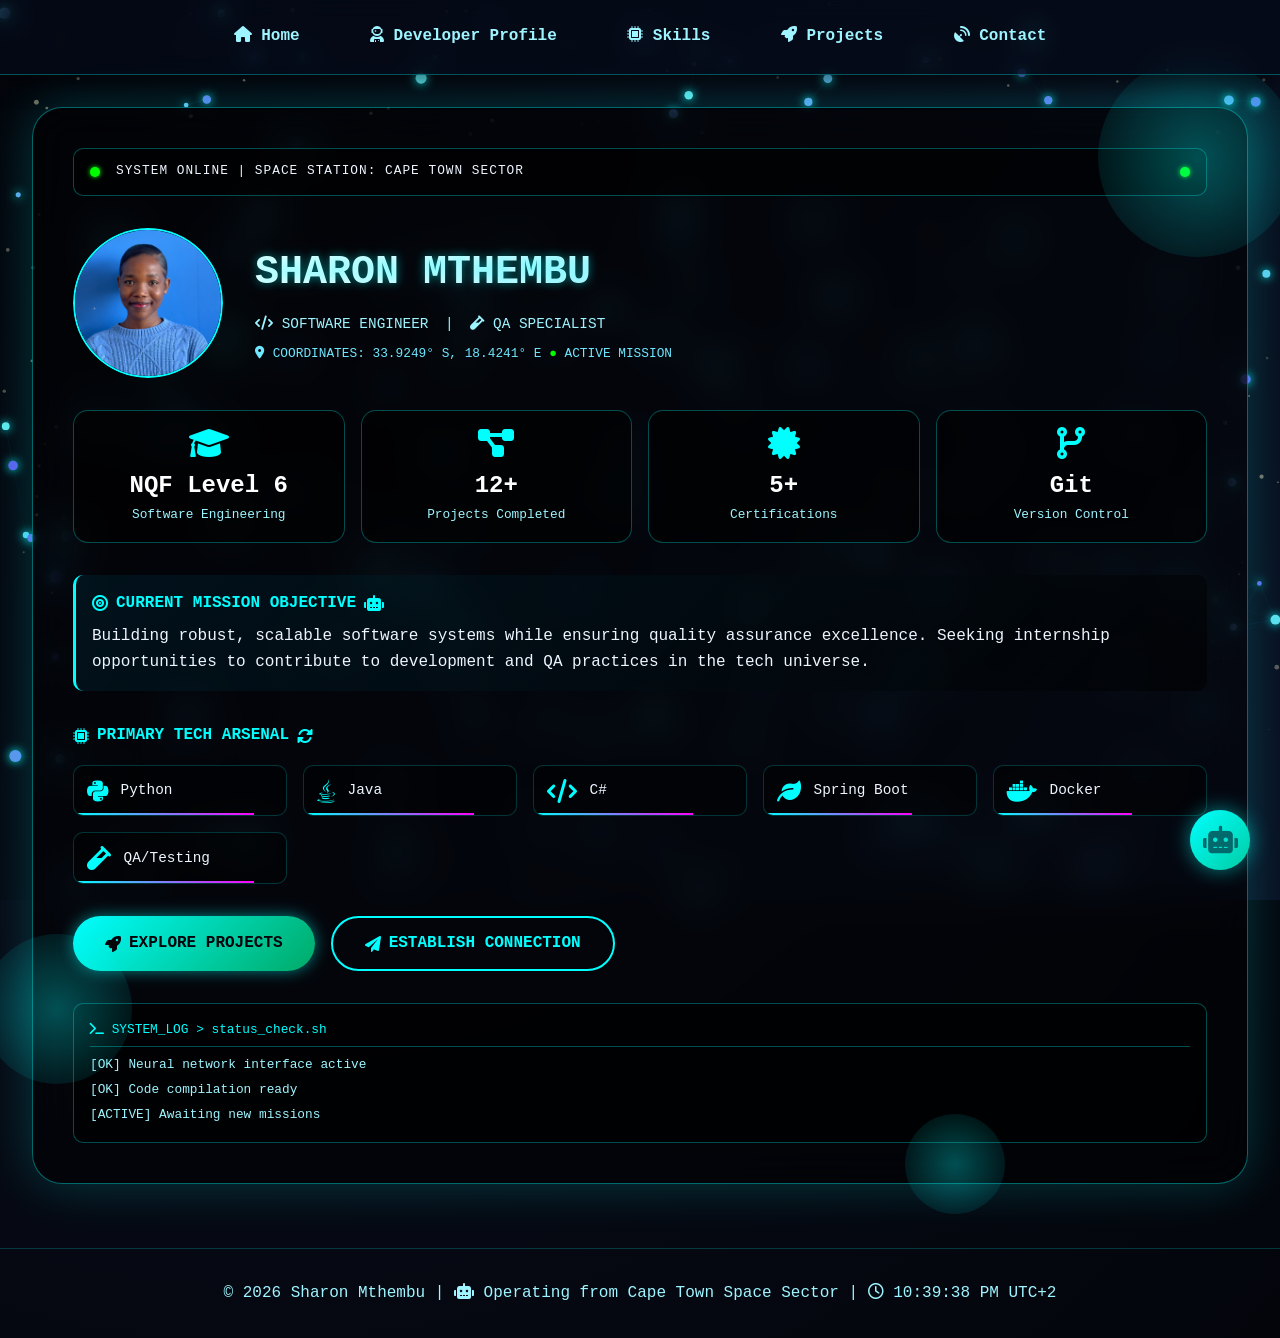
==== commit 716680bf: "DEPLOYING PROJECTS" ====
--- a/portfolio/index.html
+++ b/portfolio/index.html
@@ -35,7 +35,7 @@
                     <div class="profile-section">
                         <div class="avatar-container">
                             <div class="avatar-ring"></div>
-                            <img src="../Images/shaz.png" alt="Sharon Mthembu" class="avatar" onerror="this.src='https://via.placeholder.com/150x150?text=👩🏽‍💻'">
+                            <img src="../Images/IMG_3316.jpeg" class="avatar"/>
                             <div class="floating-orbit"></div>
                         </div>
                         <div class="identity-data">
@@ -52,7 +52,7 @@
                         </div>
                     </div>
 
-                    <!-- Holographic Data Stream -->
+                    <!-- Data Stream Cards -->
                     <div class="data-stream">
                         <div class="data-card">
                             <i class="fas fa-graduation-cap"></i>
@@ -86,7 +86,7 @@
                         <p>Building robust, scalable software systems while ensuring quality assurance excellence. Seeking internship opportunities to contribute to development and QA practices in the tech universe.</p>
                     </div>
 
-                    <!-- Tech Stack Dashboard -->
+                    <!-- Tech Dashboard -->
                     <div class="tech-dashboard">
                         <div class="dashboard-title">
                             <i class="fas fa-microchip"></i> PRIMARY TECH ARSENAL
@@ -155,6 +155,48 @@
         <div class="floating-orb orb-1"></div>
         <div class="floating-orb orb-2"></div>
         <div class="floating-orb orb-3"></div>
+    </div>
+</div>
+
+<!-- AI Chatbot Widget -->
+<div class="chatbot-widget" id="chatbotWidget">
+    <div class="chatbot-toggle" id="chatbotToggle">
+        <i class="fas fa-robot"></i>
+        <span class="chat-pulse"></span>
+    </div>
+    <div class="chatbot-container" id="chatbotContainer">
+        <div class="chatbot-header">
+            <div class="chatbot-header-info">
+                <i class="fas fa-microchip"></i>
+                <div>
+                    <h4>AI ASSISTANT</h4>
+                    <p>Ask me about Sharon</p>
+                </div>
+            </div>
+            <button class="chatbot-close" id="chatbotClose">
+                <i class="fas fa-times"></i>
+            </button>
+        </div>
+        <div class="chatbot-messages" id="chatbotMessages">
+            <div class="message bot-message">
+                <i class="fas fa-robot"></i>
+                <div class="message-content">
+                    <p>👋 Hello! I'm Sharon's AI assistant. Ask me anything about her skills, experience, education, or projects!</p>
+                </div>
+            </div>
+        </div>
+        <div class="chatbot-input-area">
+            <input type="text" id="chatbotInput" placeholder="Type your question..." autocomplete="off">
+            <button id="chatbotSend">
+                <i class="fas fa-paper-plane"></i>
+            </button>
+        </div>
+        <div class="chatbot-suggestions">
+            <button class="suggestion-chip">What skills does she have?</button>
+            <button class="suggestion-chip">What projects has she done?</button>
+            <button class="suggestion-chip">Education background?</button>
+            <button class="suggestion-chip">Contact information?</button>
+        </div>
     </div>
 </div>
 
--- a/portfolio/style.css
+++ b/portfolio/style.css
@@ -521,6 +521,8 @@
       position: relative;
       width: 150px;
       height: 150px;
+      border-radius: 50%;
+      overflow: hidden; /* 🔥 THIS is what keeps image inside circle */
   }
 
   .avatar {
@@ -1172,4 +1174,308 @@
 
   .skill-list-with-icons li:hover::after {
       opacity: 1;
+  }
+  /* ========== AI CHATBOT WIDGET ========== */
+  .chatbot-widget {
+      position: fixed;
+      bottom: 30px;
+      right: 30px;
+      z-index: 1000;
+  }
+
+  .chatbot-toggle {
+      width: 60px;
+      height: 60px;
+      background: linear-gradient(135deg, #0ff, #0a6);
+      border-radius: 50%;
+      display: flex;
+      align-items: center;
+      justify-content: center;
+      cursor: pointer;
+      box-shadow: 0 0 20px rgba(0, 255, 255, 0.5);
+      transition: all 0.3s ease;
+      position: relative;
+  }
+
+  .chatbot-toggle i {
+      font-size: 28px;
+      color: #03050b;
+  }
+
+  .chatbot-toggle:hover {
+      transform: scale(1.1);
+      box-shadow: 0 0 30px rgba(0, 255, 255, 0.8);
+  }
+
+  .chat-pulse {
+      position: absolute;
+      width: 100%;
+      height: 100%;
+      border-radius: 50%;
+      background: rgba(0, 255, 255, 0.4);
+      animation: pulseRing 2s ease-out infinite;
+  }
+
+  @keyframes pulseRing {
+      0% {
+          transform: scale(1);
+          opacity: 0.5;
+      }
+      100% {
+          transform: scale(1.5);
+          opacity: 0;
+      }
+  }
+
+  .chatbot-container {
+      position: absolute;
+      bottom: 80px;
+      right: 0;
+      width: 380px;
+      height: 550px;
+      background: rgba(10, 20, 35, 0.95);
+      backdrop-filter: blur(15px);
+      border-radius: 20px;
+      border: 1px solid rgba(0, 255, 255, 0.4);
+      box-shadow: 0 10px 40px rgba(0, 0, 0, 0.5);
+      display: flex;
+      flex-direction: column;
+      overflow: hidden;
+      transform: scale(0);
+      transform-origin: bottom right;
+      transition: all 0.3s ease;
+      opacity: 0;
+      visibility: hidden;
+  }
+
+  .chatbot-container.active {
+      transform: scale(1);
+      opacity: 1;
+      visibility: visible;
+  }
+
+  .chatbot-header {
+      background: linear-gradient(135deg, rgba(0, 100, 120, 0.8), rgba(0, 0, 0, 0.8));
+      padding: 1rem;
+      border-bottom: 1px solid rgba(0, 255, 255, 0.3);
+      display: flex;
+      justify-content: space-between;
+      align-items: center;
+  }
+
+  .chatbot-header-info {
+      display: flex;
+      align-items: center;
+      gap: 0.8rem;
+  }
+
+  .chatbot-header-info i {
+      font-size: 2rem;
+      color: #0ff;
+  }
+
+  .chatbot-header-info h4 {
+      margin: 0;
+      color: #0ff;
+      font-size: 0.9rem;
+  }
+
+  .chatbot-header-info p {
+      margin: 0;
+      font-size: 0.7rem;
+      color: #9ef4ff;
+  }
+
+  .chatbot-close {
+      background: none;
+      border: none;
+      color: #9ef4ff;
+      cursor: pointer;
+      font-size: 1.2rem;
+      transition: all 0.3s ease;
+  }
+
+  .chatbot-close:hover {
+      color: #0ff;
+      transform: rotate(90deg);
+  }
+
+  .chatbot-messages {
+      flex: 1;
+      overflow-y: auto;
+      padding: 1rem;
+      display: flex;
+      flex-direction: column;
+      gap: 1rem;
+  }
+
+  .message {
+      display: flex;
+      gap: 0.8rem;
+      animation: messageSlideIn 0.3s ease;
+  }
+
+  @keyframes messageSlideIn {
+      from {
+          opacity: 0;
+          transform: translateY(10px);
+      }
+      to {
+          opacity: 1;
+          transform: translateY(0);
+      }
+  }
+
+  .bot-message i {
+      width: 30px;
+      height: 30px;
+      background: rgba(0, 255, 255, 0.2);
+      border-radius: 50%;
+      display: flex;
+      align-items: center;
+      justify-content: center;
+      font-size: 0.9rem;
+      color: #0ff;
+  }
+
+  .user-message {
+      justify-content: flex-end;
+  }
+
+  .user-message .message-content {
+      background: linear-gradient(135deg, #0ff, #0a6);
+      color: #03050b;
+      border-radius: 18px 18px 4px 18px;
+      padding: 0.8rem 1rem;
+      max-width: 80%;
+  }
+
+  .user-message i {
+      display: none;
+  }
+
+  .message-content {
+      background: rgba(0, 0, 0, 0.6);
+      padding: 0.8rem 1rem;
+      border-radius: 18px 18px 18px 4px;
+      max-width: 80%;
+      border: 1px solid rgba(0, 255, 255, 0.2);
+  }
+
+  .message-content p {
+      margin: 0;
+      font-size: 0.85rem;
+      line-height: 1.4;
+      color: #eef5ff;
+  }
+
+  .user-message .message-content p {
+      color: #03050b;
+      font-weight: 500;
+  }
+
+  .chatbot-input-area {
+      padding: 1rem;
+      border-top: 1px solid rgba(0, 255, 255, 0.2);
+      display: flex;
+      gap: 0.5rem;
+  }
+
+  .chatbot-input-area input {
+      flex: 1;
+      background: rgba(0, 0, 0, 0.5);
+      border: 1px solid rgba(0, 255, 255, 0.3);
+      border-radius: 25px;
+      padding: 0.7rem 1rem;
+      color: #eef5ff;
+      font-family: inherit;
+      outline: none;
+      transition: all 0.3s ease;
+  }
+
+  .chatbot-input-area input:focus {
+      border-color: #0ff;
+      box-shadow: 0 0 10px rgba(0, 255, 255, 0.3);
+  }
+
+  .chatbot-input-area input::placeholder {
+      color: #9ef4ff;
+      opacity: 0.5;
+  }
+
+  .chatbot-input-area button {
+      background: linear-gradient(135deg, #0ff, #0a6);
+      border: none;
+      border-radius: 50%;
+      width: 40px;
+      height: 40px;
+      cursor: pointer;
+      transition: all 0.3s ease;
+  }
+
+  .chatbot-input-area button i {
+      color: #03050b;
+      font-size: 1rem;
+  }
+
+  .chatbot-input-area button:hover {
+      transform: scale(1.05);
+      box-shadow: 0 0 15px rgba(0, 255, 255, 0.5);
+  }
+
+  .chatbot-suggestions {
+      padding: 0.5rem 1rem 1rem;
+      display: flex;
+      flex-wrap: wrap;
+      gap: 0.5rem;
+      border-top: 1px solid rgba(0, 255, 255, 0.1);
+  }
+
+  .suggestion-chip {
+      background: rgba(0, 255, 255, 0.1);
+      border: 1px solid rgba(0, 255, 255, 0.3);
+      border-radius: 20px;
+      padding: 0.4rem 0.8rem;
+      font-size: 0.7rem;
+      color: #9ef4ff;
+      cursor: pointer;
+      transition: all 0.3s ease;
+  }
+
+  .suggestion-chip:hover {
+      background: rgba(0, 255, 255, 0.2);
+      border-color: #0ff;
+      transform: translateY(-2px);
+  }
+
+  /* Scrollbar for chatbot */
+  .chatbot-messages::-webkit-scrollbar {
+      width: 4px;
+  }
+
+  .chatbot-messages::-webkit-scrollbar-track {
+      background: rgba(0, 0, 0, 0.3);
+      border-radius: 10px;
+  }
+
+  .chatbot-messages::-webkit-scrollbar-thumb {
+      background: #0ff;
+      border-radius: 10px;
+  }
+
+  @media (max-width: 600px) {
+      .chatbot-container {
+          width: calc(100vw - 40px);
+          right: 20px;
+          height: 500px;
+      }
+
+      .chatbot-toggle {
+          width: 50px;
+          height: 50px;
+      }
+
+      .chatbot-toggle i {
+          font-size: 24px;
+      }
   }
